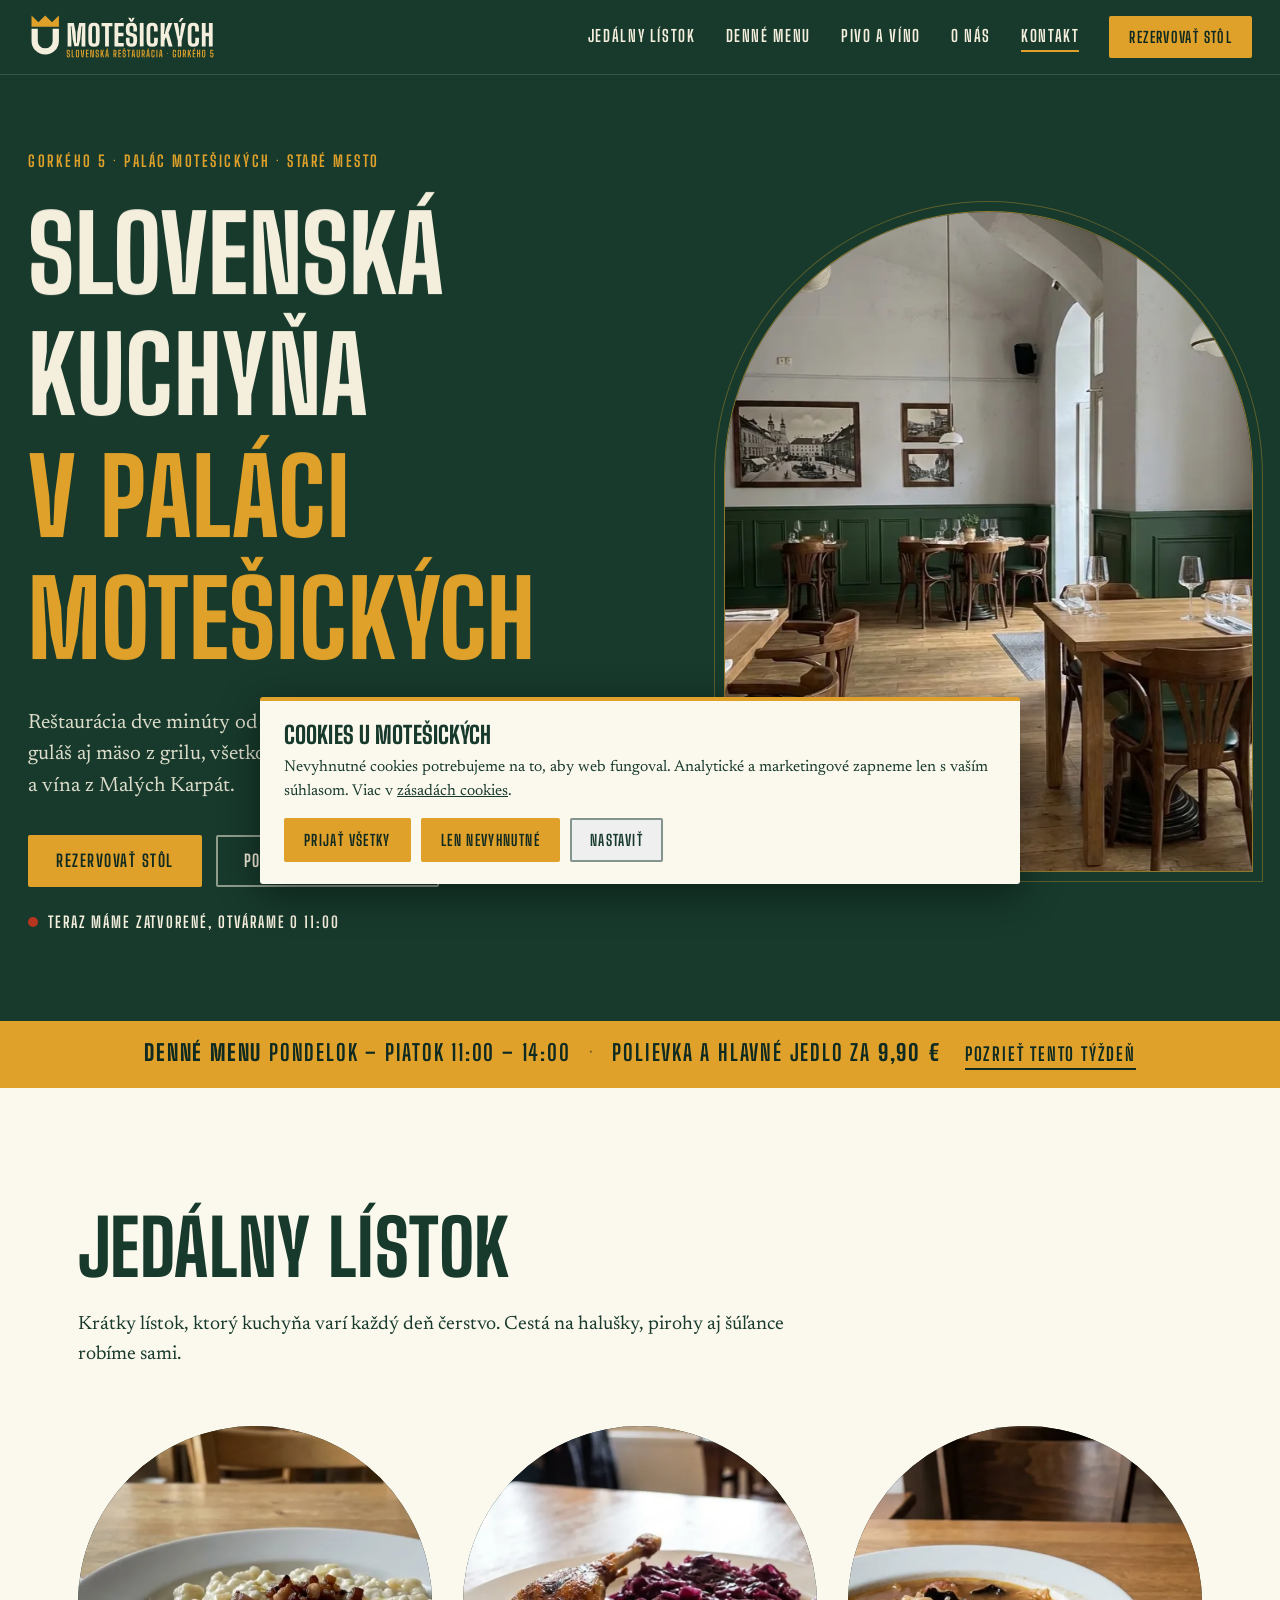
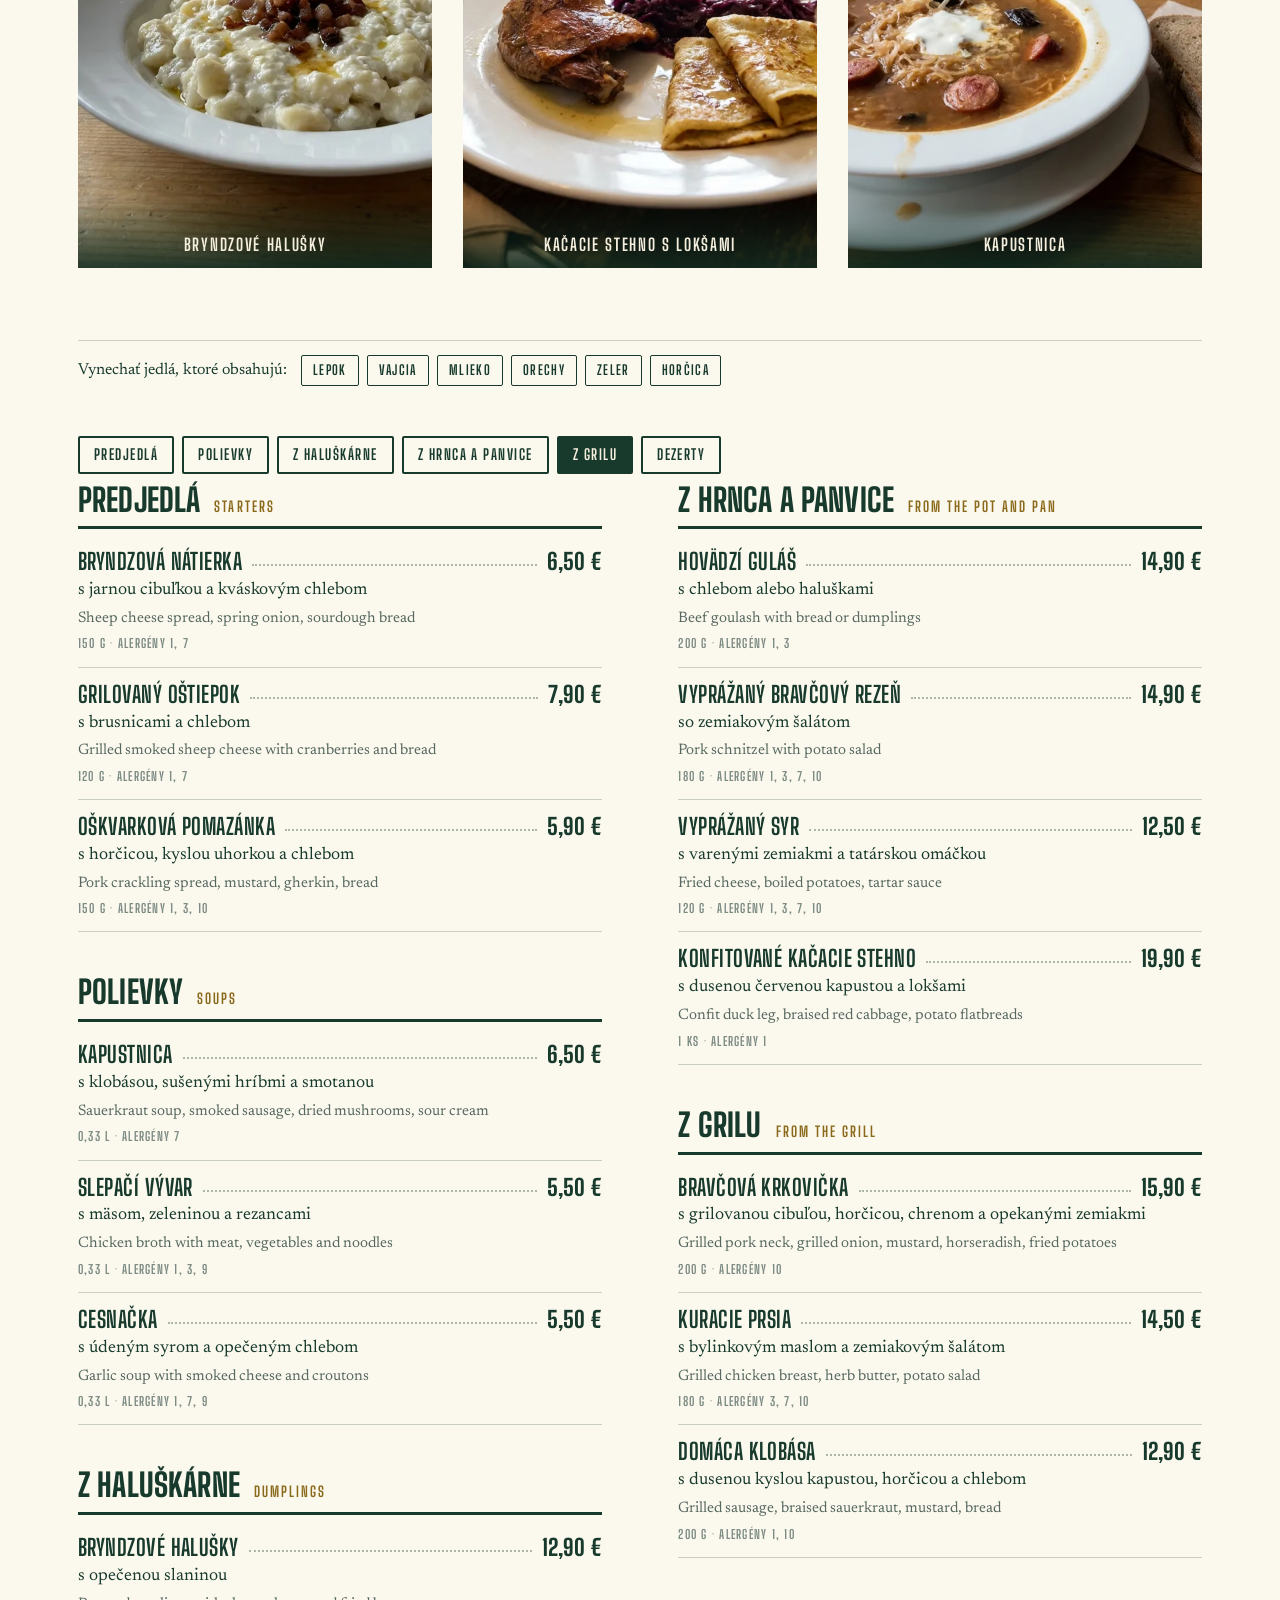
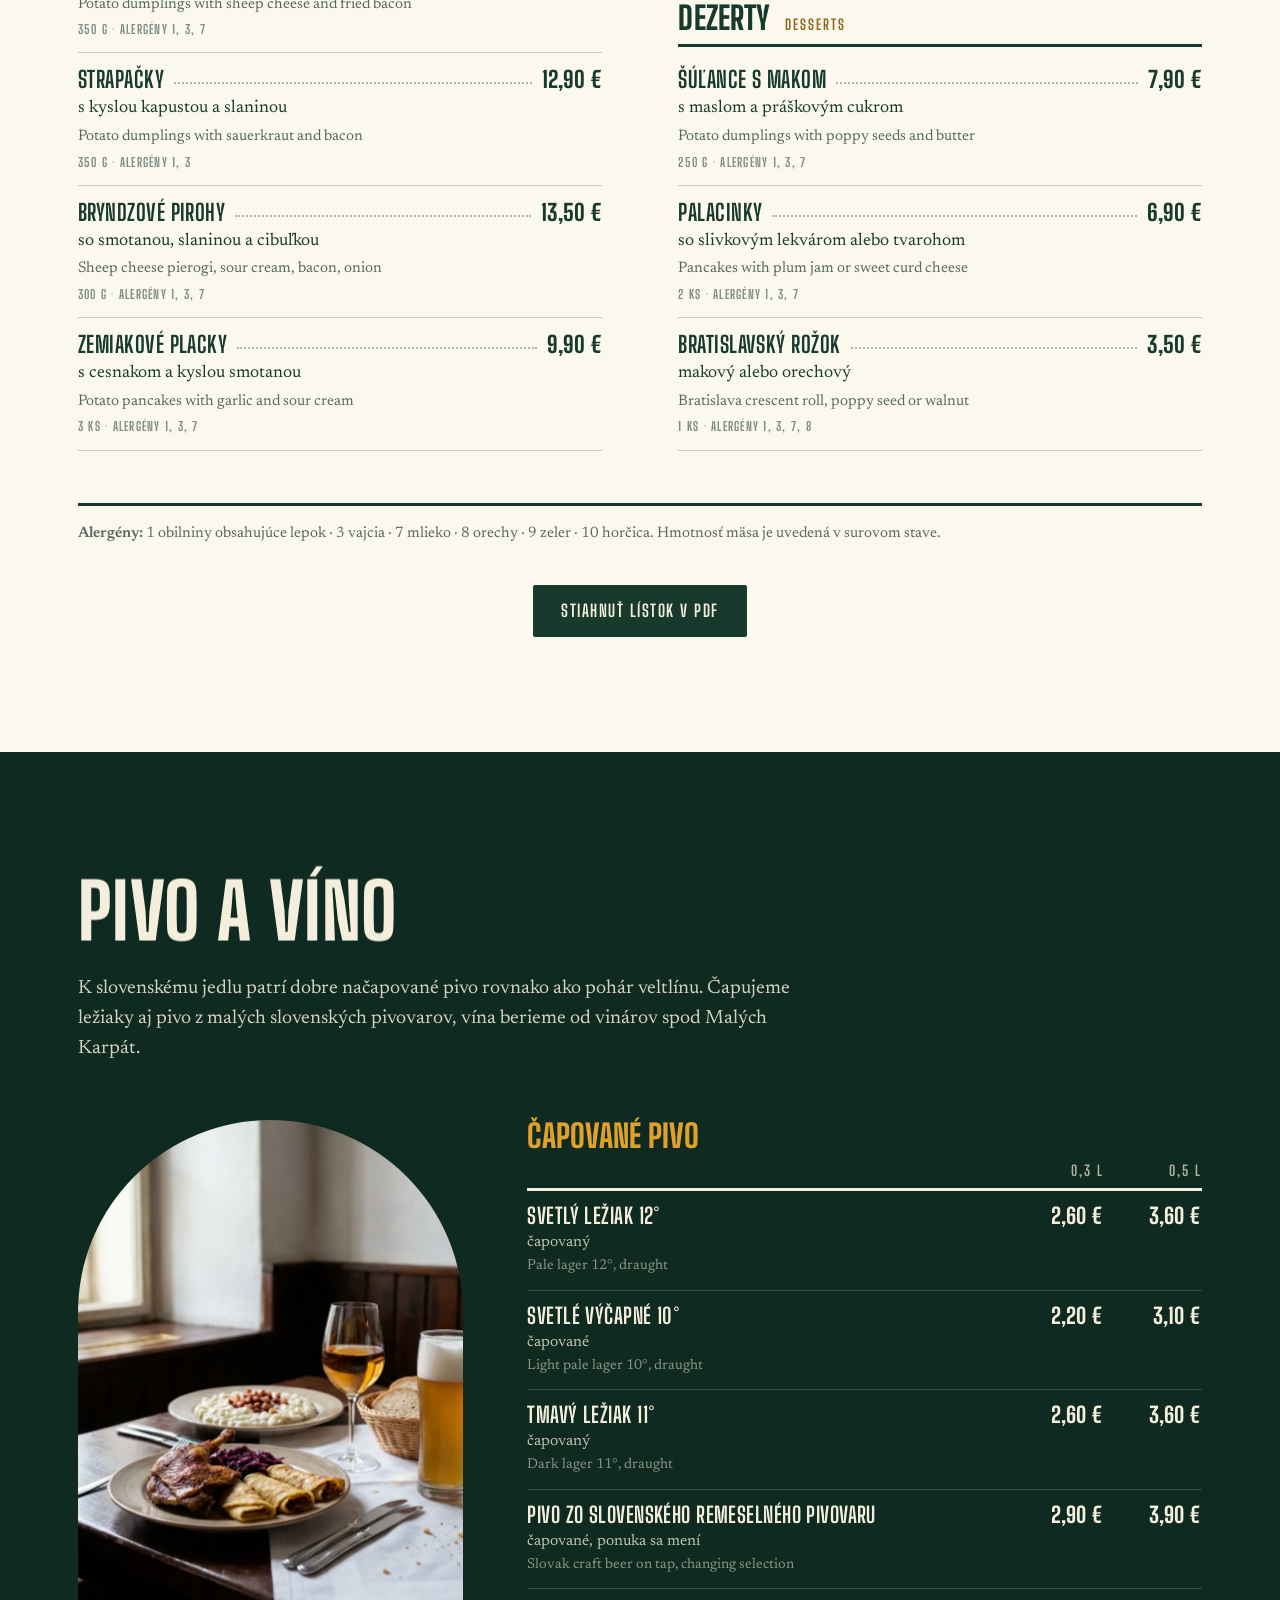
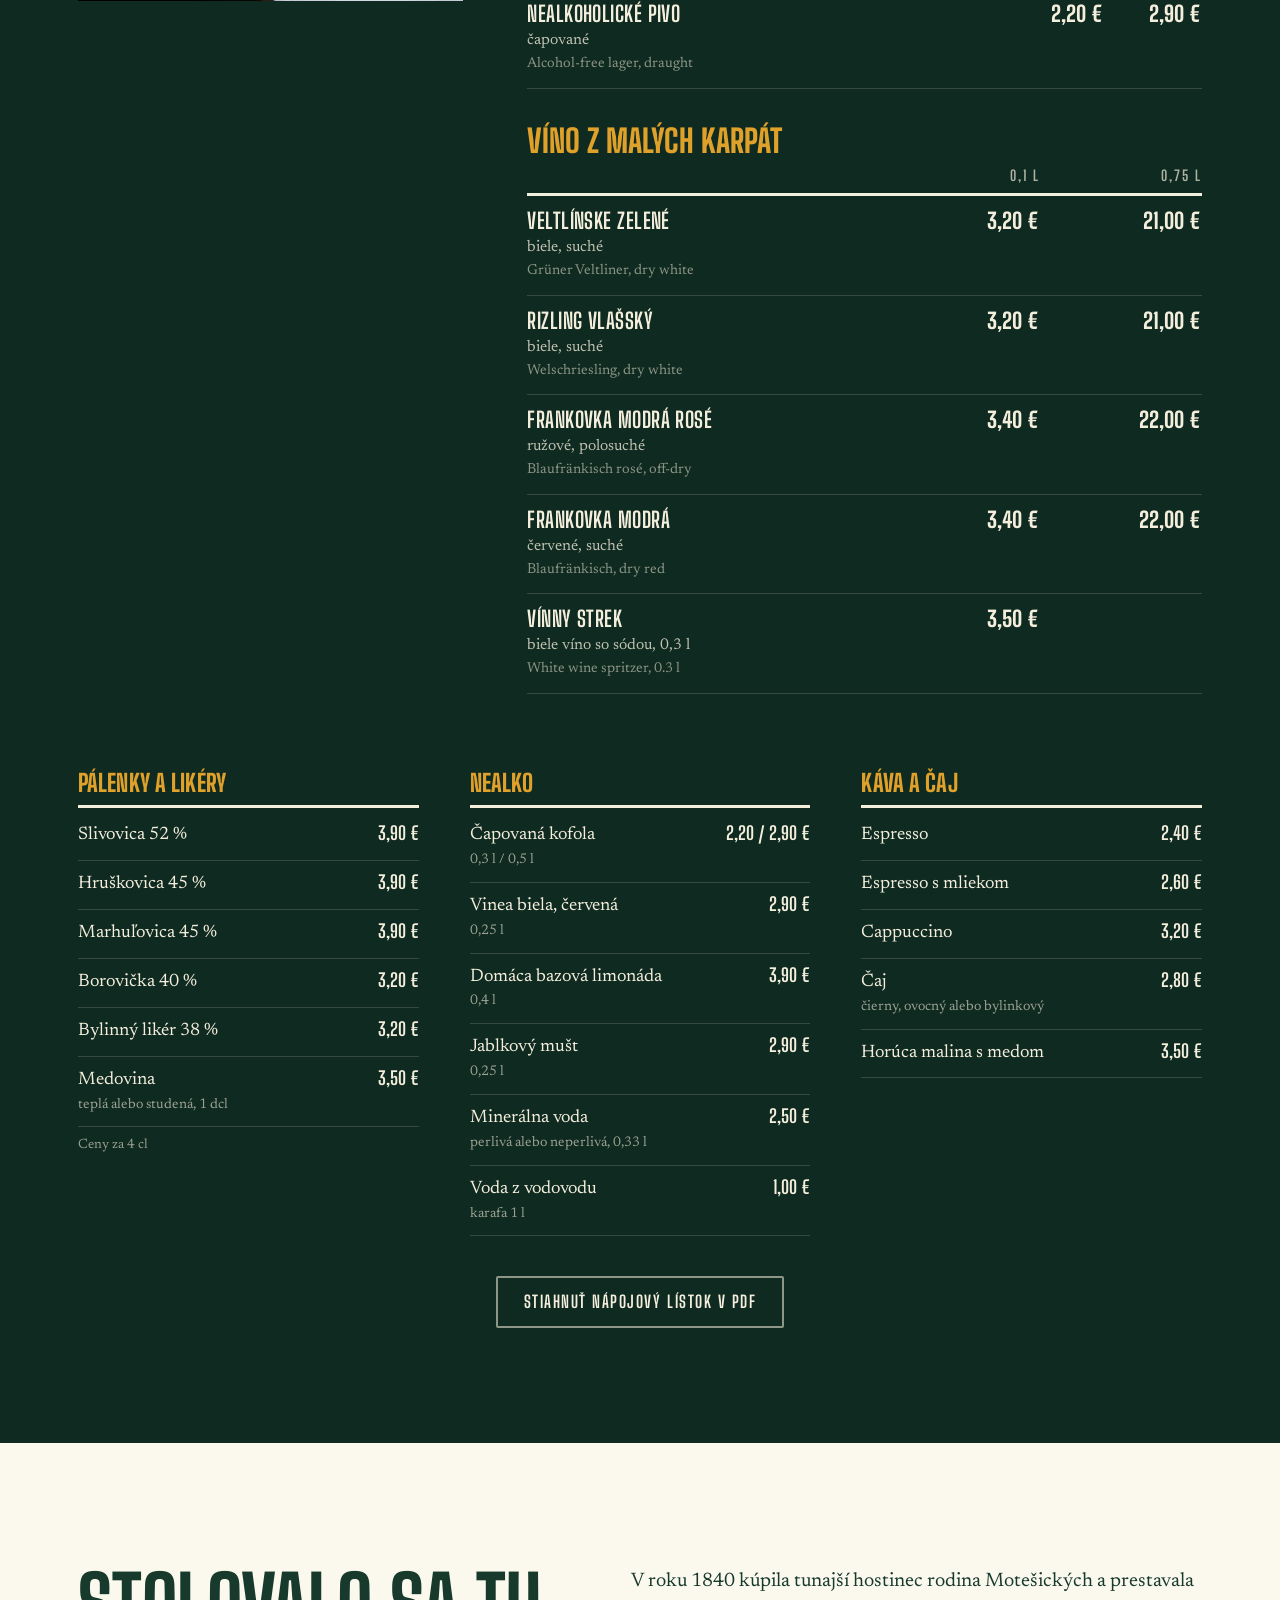
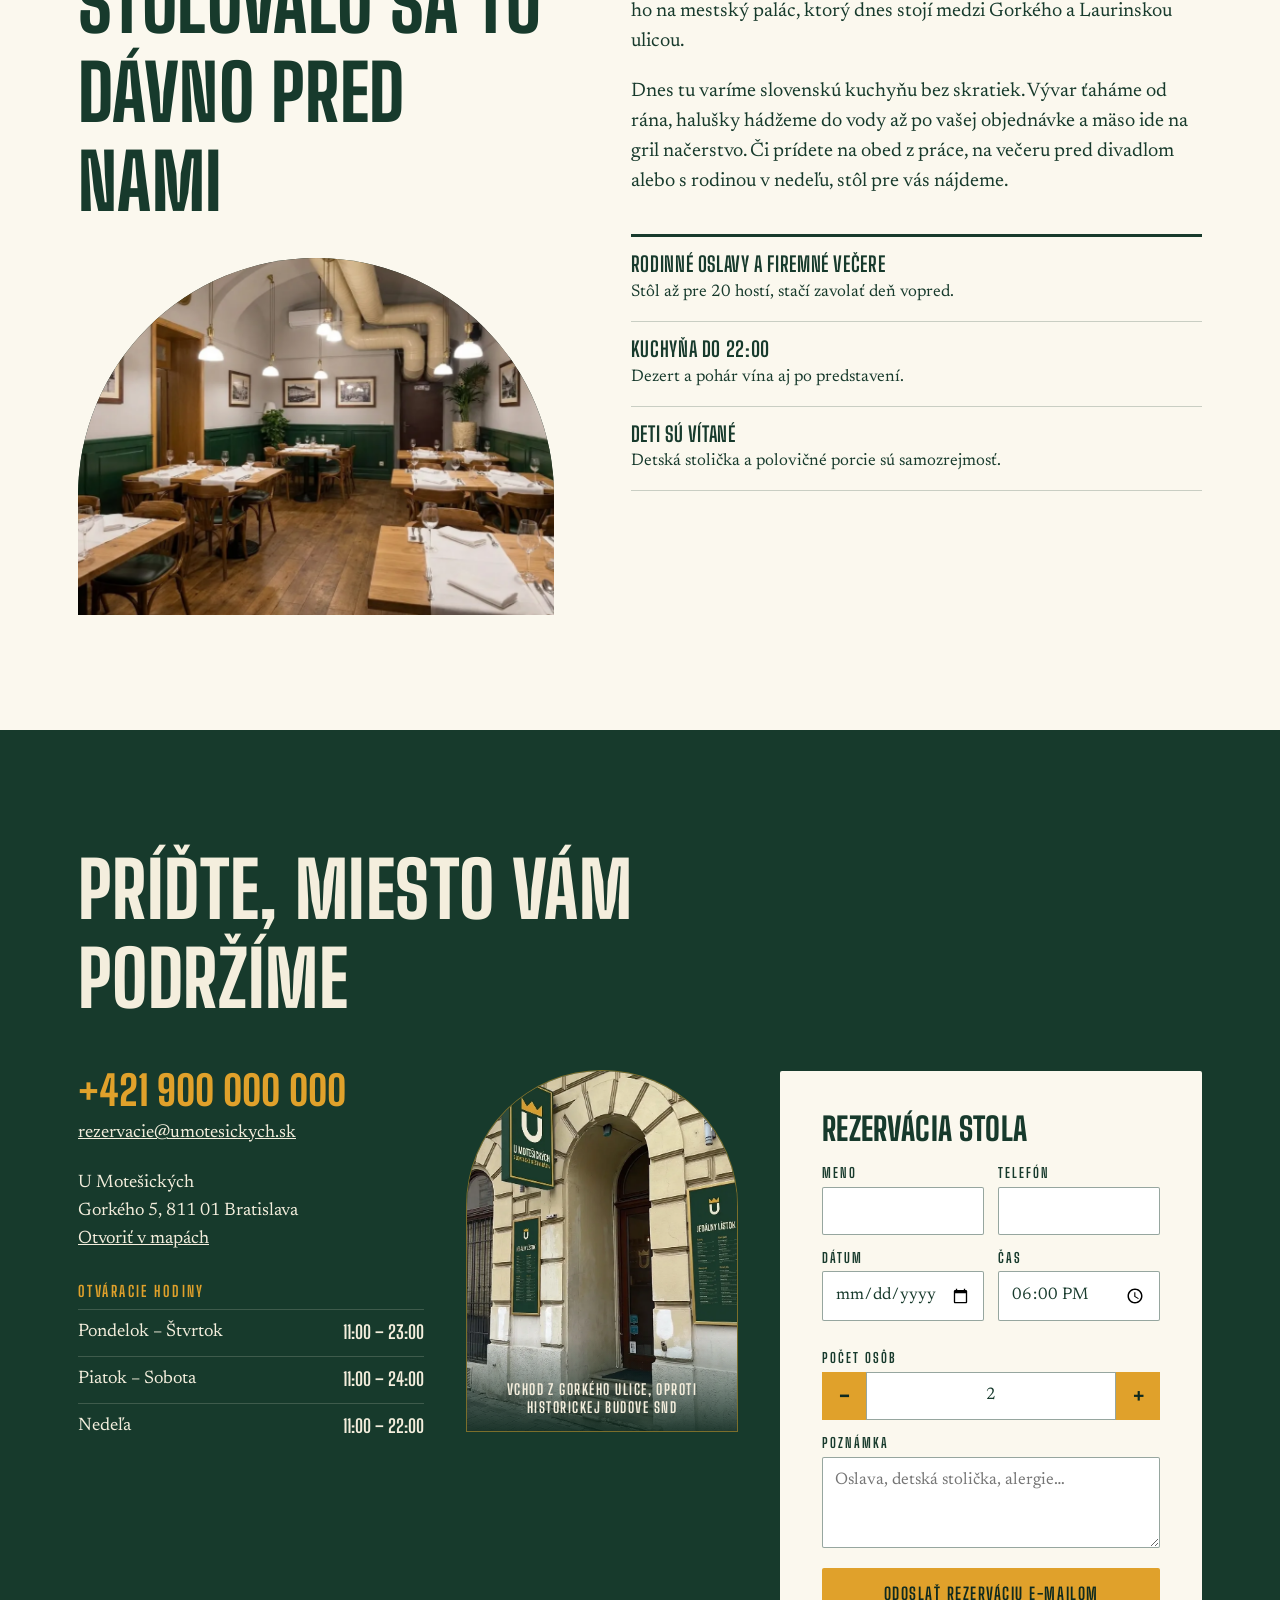
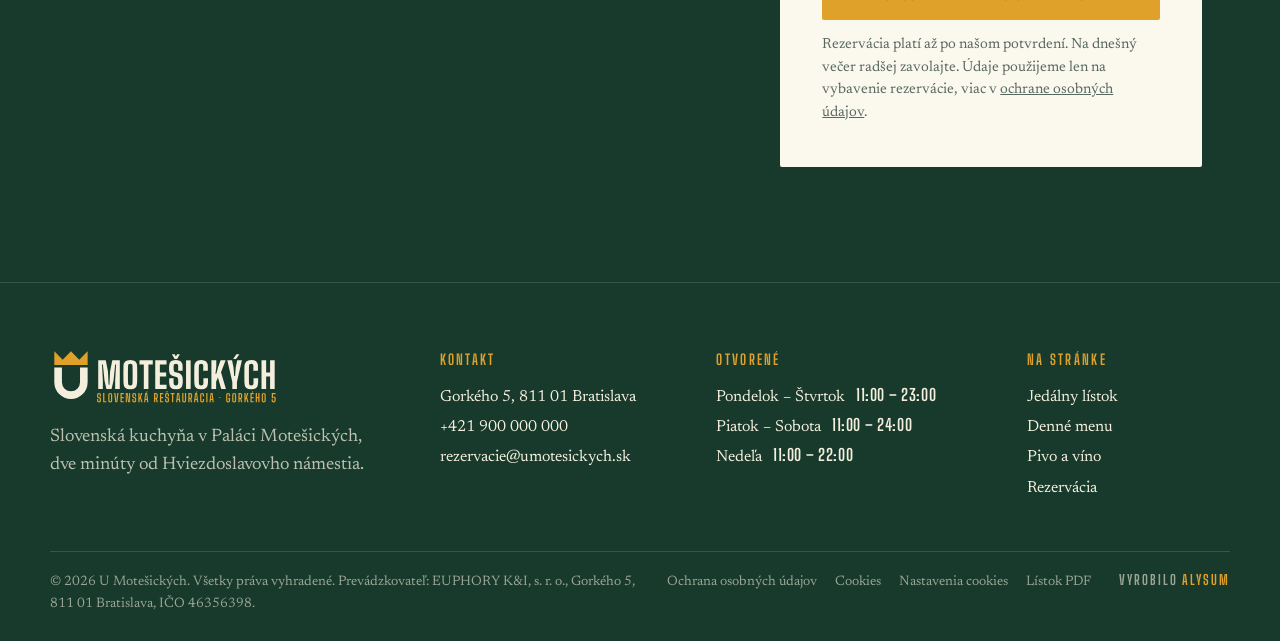
==== index.html @ 838574ee "Add files via upload" ====
<!doctype html>
<html lang="sk">
<head>
<meta charset="utf-8">
<meta name="viewport" content="width=device-width, initial-scale=1">
<title>U Motešických – slovenská reštaurácia | Gorkého 5, Bratislava</title>
<meta name="description" content="Slovenská reštaurácia v Paláci Motešických v Starom Meste. Bryndzové halušky, pirohy, guláš, mäso z grilu, čapované pivo a vína z Malých Karpát. Rezervácie na +421 900 000 000.">
<link rel="canonical" href="https://umotesickych.sk/">
<meta property="og:title" content="U Motešických – slovenská reštaurácia | Gorkého 5, Bratislava">
<meta property="og:description" content="Slovenská reštaurácia v Paláci Motešických v Starom Meste. Bryndzové halušky, pirohy, guláš, mäso z grilu, čapované pivo a vína z Malých Karpát. Rezervácie na +421 900 000 000.">
<meta property="og:image" content="https://umotesickych.sk/img/interier-hlavna.jpg">
<meta property="og:type" content="restaurant">
<meta property="og:locale" content="sk_SK">
<meta name="theme-color" content="#173A2C">
<link rel="icon" href="img/favicon.svg" type="image/svg+xml">
<link rel="apple-touch-icon" href="img/favicon-180.png">
<link rel="preload" href="fonts/big-shoulders-display-latin-800-normal.woff2" as="font" type="font/woff2" crossorigin>
<link rel="stylesheet" href="styles.css">
<link rel="stylesheet" href="motion.css">
<script>(function(r){if(!matchMedia("(prefers-reduced-motion: reduce)").matches){r.classList.add("motion");setTimeout(function(){r.classList.add("motion-ready")},2500)}})(document.documentElement)</script>
<script type="application/ld+json">{"@context":"https://schema.org","@type":"Restaurant","name":"U Motešických","servesCuisine":["Slovak"],"address":{"@type":"PostalAddress","streetAddress":"Gorkého 5","postalCode":"811 01","addressLocality":"Bratislava","addressCountry":"SK"},"telephone":"+421900000000","email":"rezervacie@umotesickych.sk","url":"https://umotesickych.sk/","priceRange":"€€","menu":"https://umotesickych.sk/#listok","acceptsReservations":true,"geo":{"@type":"GeoCoordinates","latitude":48.142875,"longitude":17.110569},"openingHoursSpecification":[{"@type":"OpeningHoursSpecification","dayOfWeek":["Monday","Tuesday","Wednesday","Thursday"],"opens":"11:00","closes":"23:00"},{"@type":"OpeningHoursSpecification","dayOfWeek":["Friday","Saturday"],"opens":"11:00","closes":"23:59"},{"@type":"OpeningHoursSpecification","dayOfWeek":["Sunday"],"opens":"11:00","closes":"22:00"}]}</script>
</head>
<body>
<a class="skip" href="#obsah">Preskočiť na obsah</a>
<header class="top">
  <a class="brand" href="#" aria-label="U Motešických – domov"><img src="img/logo-horizontalne-svetle.svg" alt="U Motešických – slovenská reštaurácia" width="300" height="78"></a>
  <button class="nav-toggle" aria-expanded="false" aria-controls="nav">Menu</button>
  <nav id="nav" aria-label="Hlavná navigácia">
    <a href="#listok">Jedálny lístok</a>
    <a href="denne-menu.html">Denné menu</a>
    <a href="#napoje">Pivo a víno</a>
    <a href="#pribeh">O nás</a>
    <a href="#kontakt">Kontakt</a>
    <a class="btn btn-amber" href="tel:+421900000000">Rezervovať stôl</a>
  </nav>
</header>
<main id="obsah">
<section class="hero">
  <div class="hero-text">
    <p class="eyebrow">Gorkého 5 · Palác Motešických · Staré Mesto</p>
    <h1>Slovenská kuchyňa <span>v&nbsp;paláci Motešických</span></h1>
    <p class="lead">Reštaurácia dve minúty od Hviezdoslavovho námestia. Halušky, pirohy, guláš aj mäso z&nbsp;grilu, všetko varené od základu. K&nbsp;tomu čapované pivo a&nbsp;vína z&nbsp;Malých Karpát.</p>
    <div class="hero-cta">
      <a class="btn btn-amber" href="tel:+421900000000">Rezervovať stôl</a>
      <a class="btn btn-line" href="#listok">Pozrieť jedálny lístok</a>
    </div>
    <p class="open" id="open" hidden></p>
  </div>
  <figure class="hero-photo arch"><picture><source srcset="img/interier-hlavna.webp" type="image/webp"><img src="img/interier-hlavna.jpg" alt="Hlavná jedáleň reštaurácie s dubovými stolmi a klenbou" width="1200" height="896" fetchpriority="high"></picture></figure>
</section>

<section class="lunch" aria-label="Obedové menu">
  <p><a href="denne-menu.html"><strong>Denné menu</strong> pondelok – piatok 11:00 – 14:00 <span class="sep">·</span> polievka a&nbsp;hlavné jedlo za <strong>9,90 €</strong> <span class="arrow">Pozrieť tento týždeň</span></a></p>
</section>

<section class="paper" id="listok">
  <div class="wrap">
    <header class="sec-head">
      <h2>Jedálny lístok</h2>
      <p>Krátky lístok, ktorý kuchyňa varí každý deň čerstvo. Cestá na halušky, pirohy aj šúľance robíme sami.</p>
    </header>
    <div class="photos">
      <figure class="arch"><picture><source srcset="img/halusky.webp" type="image/webp"><img src="img/halusky.jpg" alt="Bryndzové halušky so slaninou" width="1200" height="896" loading="lazy"></picture><figcaption>Bryndzové halušky</figcaption></figure>
      <figure class="arch"><picture><source srcset="img/kacica.webp" type="image/webp"><img src="img/kacica.jpg" alt="Kačacie stehno s červenou kapustou a lokšami" width="1200" height="896" loading="lazy"></picture><figcaption>Kačacie stehno s lokšami</figcaption></figure>
      <figure class="arch"><picture><source srcset="img/kapustnica.webp" type="image/webp"><img src="img/kapustnica.jpg" alt="Kapustnica s klobásou" width="1200" height="896" loading="lazy"></picture><figcaption>Kapustnica</figcaption></figure>
    </div>
    <div class="menu-grid">
      <div><section class="menu-sec"><h3>Predjedlá <span lang="en">Starters</span></h3><ul><li class="dish"><div class="dish-top"><h4>Bryndzová nátierka</h4><span class="dots" aria-hidden="true"></span><span class="price">6,50 €</span></div><p class="dish-sk">s jarnou cibuľkou a kváskovým chlebom</p><p class="dish-en" lang="en">Sheep cheese spread, spring onion, sourdough bread</p><p class="dish-meta">150 g · alergény 1, 7</p></li><li class="dish"><div class="dish-top"><h4>Grilovaný oštiepok</h4><span class="dots" aria-hidden="true"></span><span class="price">7,90 €</span></div><p class="dish-sk">s brusnicami a chlebom</p><p class="dish-en" lang="en">Grilled smoked sheep cheese with cranberries and bread</p><p class="dish-meta">120 g · alergény 1, 7</p></li><li class="dish"><div class="dish-top"><h4>Oškvarková pomazánka</h4><span class="dots" aria-hidden="true"></span><span class="price">5,90 €</span></div><p class="dish-sk">s horčicou, kyslou uhorkou a chlebom</p><p class="dish-en" lang="en">Pork crackling spread, mustard, gherkin, bread</p><p class="dish-meta">150 g · alergény 1, 3, 10</p></li></ul></section><section class="menu-sec"><h3>Polievky <span lang="en">Soups</span></h3><ul><li class="dish"><div class="dish-top"><h4>Kapustnica</h4><span class="dots" aria-hidden="true"></span><span class="price">6,50 €</span></div><p class="dish-sk">s klobásou, sušenými hríbmi a smotanou</p><p class="dish-en" lang="en">Sauerkraut soup, smoked sausage, dried mushrooms, sour cream</p><p class="dish-meta">0,33 l · alergény 7</p></li><li class="dish"><div class="dish-top"><h4>Slepačí vývar</h4><span class="dots" aria-hidden="true"></span><span class="price">5,50 €</span></div><p class="dish-sk">s mäsom, zeleninou a rezancami</p><p class="dish-en" lang="en">Chicken broth with meat, vegetables and noodles</p><p class="dish-meta">0,33 l · alergény 1, 3, 9</p></li><li class="dish"><div class="dish-top"><h4>Cesnačka</h4><span class="dots" aria-hidden="true"></span><span class="price">5,50 €</span></div><p class="dish-sk">s údeným syrom a opečeným chlebom</p><p class="dish-en" lang="en">Garlic soup with smoked cheese and croutons</p><p class="dish-meta">0,33 l · alergény 1, 7, 9</p></li></ul></section><section class="menu-sec"><h3>Z haluškárne <span lang="en">Dumplings</span></h3><ul><li class="dish"><div class="dish-top"><h4>Bryndzové halušky</h4><span class="dots" aria-hidden="true"></span><span class="price">12,90 €</span></div><p class="dish-sk">s opečenou slaninou</p><p class="dish-en" lang="en">Potato dumplings with sheep cheese and fried bacon</p><p class="dish-meta">350 g · alergény 1, 3, 7</p></li><li class="dish"><div class="dish-top"><h4>Strapačky</h4><span class="dots" aria-hidden="true"></span><span class="price">12,90 €</span></div><p class="dish-sk">s kyslou kapustou a slaninou</p><p class="dish-en" lang="en">Potato dumplings with sauerkraut and bacon</p><p class="dish-meta">350 g · alergény 1, 3</p></li><li class="dish"><div class="dish-top"><h4>Bryndzové pirohy</h4><span class="dots" aria-hidden="true"></span><span class="price">13,50 €</span></div><p class="dish-sk">so smotanou, slaninou a cibuľkou</p><p class="dish-en" lang="en">Sheep cheese pierogi, sour cream, bacon, onion</p><p class="dish-meta">300 g · alergény 1, 3, 7</p></li><li class="dish"><div class="dish-top"><h4>Zemiakové placky</h4><span class="dots" aria-hidden="true"></span><span class="price">9,90 €</span></div><p class="dish-sk">s cesnakom a kyslou smotanou</p><p class="dish-en" lang="en">Potato pancakes with garlic and sour cream</p><p class="dish-meta">3 ks · alergény 1, 3, 7</p></li></ul></section></div>
      <div><section class="menu-sec"><h3>Z hrnca a panvice <span lang="en">From the pot and pan</span></h3><ul><li class="dish"><div class="dish-top"><h4>Hovädzí guláš</h4><span class="dots" aria-hidden="true"></span><span class="price">14,90 €</span></div><p class="dish-sk">s chlebom alebo haluškami</p><p class="dish-en" lang="en">Beef goulash with bread or dumplings</p><p class="dish-meta">200 g · alergény 1, 3</p></li><li class="dish"><div class="dish-top"><h4>Vyprážaný bravčový rezeň</h4><span class="dots" aria-hidden="true"></span><span class="price">14,90 €</span></div><p class="dish-sk">so zemiakovým šalátom</p><p class="dish-en" lang="en">Pork schnitzel with potato salad</p><p class="dish-meta">180 g · alergény 1, 3, 7, 10</p></li><li class="dish"><div class="dish-top"><h4>Vyprážaný syr</h4><span class="dots" aria-hidden="true"></span><span class="price">12,50 €</span></div><p class="dish-sk">s varenými zemiakmi a tatárskou omáčkou</p><p class="dish-en" lang="en">Fried cheese, boiled potatoes, tartar sauce</p><p class="dish-meta">120 g · alergény 1, 3, 7, 10</p></li><li class="dish"><div class="dish-top"><h4>Konfitované kačacie stehno</h4><span class="dots" aria-hidden="true"></span><span class="price">19,90 €</span></div><p class="dish-sk">s dusenou červenou kapustou a lokšami</p><p class="dish-en" lang="en">Confit duck leg, braised red cabbage, potato flatbreads</p><p class="dish-meta">1 ks · alergény 1</p></li></ul></section><section class="menu-sec"><h3>Z grilu <span lang="en">From the grill</span></h3><ul><li class="dish"><div class="dish-top"><h4>Bravčová krkovička</h4><span class="dots" aria-hidden="true"></span><span class="price">15,90 €</span></div><p class="dish-sk">s grilovanou cibuľou, horčicou, chrenom a opekanými zemiakmi</p><p class="dish-en" lang="en">Grilled pork neck, grilled onion, mustard, horseradish, fried potatoes</p><p class="dish-meta">200 g · alergény 10</p></li><li class="dish"><div class="dish-top"><h4>Kuracie prsia</h4><span class="dots" aria-hidden="true"></span><span class="price">14,50 €</span></div><p class="dish-sk">s bylinkovým maslom a zemiakovým šalátom</p><p class="dish-en" lang="en">Grilled chicken breast, herb butter, potato salad</p><p class="dish-meta">180 g · alergény 3, 7, 10</p></li><li class="dish"><div class="dish-top"><h4>Domáca klobása</h4><span class="dots" aria-hidden="true"></span><span class="price">12,90 €</span></div><p class="dish-sk">s dusenou kyslou kapustou, horčicou a chlebom</p><p class="dish-en" lang="en">Grilled sausage, braised sauerkraut, mustard, bread</p><p class="dish-meta">200 g · alergény 1, 10</p></li></ul></section><section class="menu-sec"><h3>Dezerty <span lang="en">Desserts</span></h3><ul><li class="dish"><div class="dish-top"><h4>Šúľance s makom</h4><span class="dots" aria-hidden="true"></span><span class="price">7,90 €</span></div><p class="dish-sk">s maslom a práškovým cukrom</p><p class="dish-en" lang="en">Potato dumplings with poppy seeds and butter</p><p class="dish-meta">250 g · alergény 1, 3, 7</p></li><li class="dish"><div class="dish-top"><h4>Palacinky</h4><span class="dots" aria-hidden="true"></span><span class="price">6,90 €</span></div><p class="dish-sk">so slivkovým lekvárom alebo tvarohom</p><p class="dish-en" lang="en">Pancakes with plum jam or sweet curd cheese</p><p class="dish-meta">2 ks · alergény 1, 3, 7</p></li><li class="dish"><div class="dish-top"><h4>Bratislavský rožok</h4><span class="dots" aria-hidden="true"></span><span class="price">3,50 €</span></div><p class="dish-sk">makový alebo orechový</p><p class="dish-en" lang="en">Bratislava crescent roll, poppy seed or walnut</p><p class="dish-meta">1 ks · alergény 1, 3, 7, 8</p></li></ul></section></div>
    </div>
    <p class="allergens"><strong>Alergény:</strong> 1 obilniny obsahujúce lepok · 3 vajcia · 7 mlieko · 8 orechy · 9 zeler · 10 horčica. Hmotnosť mäsa je uvedená v&nbsp;surovom stave.</p>
    <p class="center"><a class="btn btn-green" href="listok.pdf">Stiahnuť lístok v PDF</a></p>
  </div>
</section>

<section class="tap" id="napoje">
  <div class="wrap">
    <header class="sec-head">
      <h2>Pivo a víno</h2>
      <p>K slovenskému jedlu patrí dobre načapované pivo rovnako ako pohár veltlínu. Čapujeme ležiaky aj pivo z malých slovenských pivovarov, vína berieme od vinárov spod Malých Karpát.</p>
    </header>
    <figure class="tap-photo"><picture><source srcset="img/stol.webp" type="image/webp"><img src="img/stol.jpg" alt="Kačacie stehno s lokšami, halušky, pohár vína a pivo na prestretom stole" width="928" height="1152" loading="lazy"></picture></figure>
    <div class="tap-grid">
      <table class="beer"><caption>Čapované pivo</caption><thead><tr><th scope="col"><span class="vh">Pivo</span></th><th scope="col">0,3 l</th><th scope="col">0,5 l</th></tr></thead><tbody><tr><th scope="row">Svetlý ležiak 12°<small>čapovaný</small><small lang="en">Pale lager 12°, draught</small></th><td>2,60 €</td><td>3,60 €</td></tr><tr><th scope="row">Svetlé výčapné 10°<small>čapované</small><small lang="en">Light pale lager 10°, draught</small></th><td>2,20 €</td><td>3,10 €</td></tr><tr><th scope="row">Tmavý ležiak 11°<small>čapovaný</small><small lang="en">Dark lager 11°, draught</small></th><td>2,60 €</td><td>3,60 €</td></tr><tr><th scope="row">Pivo zo slovenského remeselného pivovaru<small>čapované, ponuka sa mení</small><small lang="en">Slovak craft beer on tap, changing selection</small></th><td>2,90 €</td><td>3,90 €</td></tr><tr><th scope="row">Nealkoholické pivo<small>čapované</small><small lang="en">Alcohol-free lager, draught</small></th><td>2,20 €</td><td>2,90 €</td></tr></tbody></table>
      <table class="beer"><caption>Víno z Malých Karpát</caption><thead><tr><th scope="col"><span class="vh">Víno</span></th><th scope="col">0,1 l</th><th scope="col">0,75 l</th></tr></thead><tbody><tr><th scope="row">Veltlínske zelené<small>biele, suché</small><small lang="en">Grüner Veltliner, dry white</small></th><td>3,20 €</td><td>21,00 €</td></tr><tr><th scope="row">Rizling vlašský<small>biele, suché</small><small lang="en">Welschriesling, dry white</small></th><td>3,20 €</td><td>21,00 €</td></tr><tr><th scope="row">Frankovka modrá rosé<small>ružové, polosuché</small><small lang="en">Blaufränkisch rosé, off-dry</small></th><td>3,40 €</td><td>22,00 €</td></tr><tr><th scope="row">Frankovka modrá<small>červené, suché</small><small lang="en">Blaufränkisch, dry red</small></th><td>3,40 €</td><td>22,00 €</td></tr><tr><th scope="row">Vínny strek<small>biele víno so sódou, 0,3 l</small><small lang="en">White wine spritzer, 0.3 l</small></th><td>3,50 €</td><td></td></tr></tbody></table>
    </div>
    <div class="drinks"><section class="drink-sec"><h3>Pálenky a likéry</h3><ul><li><span class="dn">Slivovica 52 %</span><span class="dp">3,90 €</span></li><li><span class="dn">Hruškovica 45 %</span><span class="dp">3,90 €</span></li><li><span class="dn">Marhuľovica 45 %</span><span class="dp">3,90 €</span></li><li><span class="dn">Borovička 40 %</span><span class="dp">3,20 €</span></li><li><span class="dn">Bylinný likér 38 %</span><span class="dp">3,20 €</span></li><li><span class="dn">Medovina<small>teplá alebo studená, 1 dcl</small></span><span class="dp">3,50 €</span></li></ul><p class="drink-note">Ceny za 4 cl</p></section><section class="drink-sec"><h3>Nealko</h3><ul><li><span class="dn">Čapovaná kofola<small>0,3 l / 0,5 l</small></span><span class="dp">2,20 / 2,90 €</span></li><li><span class="dn">Vinea biela, červená<small>0,25 l</small></span><span class="dp">2,90 €</span></li><li><span class="dn">Domáca bazová limonáda<small>0,4 l</small></span><span class="dp">3,90 €</span></li><li><span class="dn">Jablkový mušt<small>0,25 l</small></span><span class="dp">2,90 €</span></li><li><span class="dn">Minerálna voda<small>perlivá alebo neperlivá, 0,33 l</small></span><span class="dp">2,50 €</span></li><li><span class="dn">Voda z vodovodu<small>karafa 1 l</small></span><span class="dp">1,00 €</span></li></ul></section><section class="drink-sec"><h3>Káva a čaj</h3><ul><li><span class="dn">Espresso</span><span class="dp">2,40 €</span></li><li><span class="dn">Espresso s mliekom</span><span class="dp">2,60 €</span></li><li><span class="dn">Cappuccino</span><span class="dp">3,20 €</span></li><li><span class="dn">Čaj<small>čierny, ovocný alebo bylinkový</small></span><span class="dp">2,80 €</span></li><li><span class="dn">Horúca malina s medom</span><span class="dp">3,50 €</span></li></ul></section></div>
    <p class="center"><a class="btn btn-line" href="napojovy-listok.pdf">Stiahnuť nápojový lístok v PDF</a></p>
  </div>
</section>

<section class="paper story" id="pribeh">
  <div class="wrap story-grid">
    <div>
      <h2>Stolovalo sa tu dávno pred nami</h2>
      <figure class="arch story-photo"><picture><source srcset="img/interier-klenba.webp" type="image/webp"><img src="img/interier-klenba.jpg" alt="Klenbová miestnosť reštaurácie s prestretými stolmi" width="1200" height="896" loading="lazy"></picture></figure>
    </div>
    <div class="story-text">
      <p>V&nbsp;roku 1840 kúpila tunajší hostinec rodina Motešických a&nbsp;prestavala ho na mestský palác, ktorý dnes stojí medzi Gorkého a&nbsp;Laurinskou ulicou.</p>
      <p>Dnes tu varíme slovenskú kuchyňu bez skratiek. Vývar ťaháme od rána, halušky hádžeme do vody až po vašej objednávke a&nbsp;mäso ide na gril načerstvo. Či prídete na obed z&nbsp;práce, na večeru pred divadlom alebo s&nbsp;rodinou v&nbsp;nedeľu, stôl pre vás nájdeme.</p>
      <ul class="facts">
        <li><strong>Rodinné oslavy a&nbsp;firemné večere</strong> Stôl až pre 20 hostí, stačí zavolať deň vopred.</li>
        <li><strong>Kuchyňa do 22:00</strong> Dezert a&nbsp;pohár vína aj po predstavení.</li>
        <li><strong>Deti sú vítané</strong> Detská stolička a&nbsp;polovičné porcie sú samozrejmosť.</li>
      </ul>
    </div>
  </div>
</section>

<section class="contact" id="kontakt">
  <div class="wrap">
  <h2 class="contact-h">Príďte, miesto vám podržíme</h2>
  <div class="contact-grid">
    <div class="contact-info">
      <p class="big"><a href="tel:+421900000000">+421 900 000 000</a></p>
      <p><a href="mailto:rezervacie@umotesickych.sk">rezervacie@umotesickych.sk</a></p>
      <address>U Motešických<br>Gorkého 5, 811 01 Bratislava<br><a href="https://www.google.com/maps/search/?api=1&amp;query=Gork%C3%A9ho+5%2C+Bratislava" rel="noopener">Otvoriť v mapách</a></address>
      <table class="hours"><caption>Otváracie hodiny</caption><tbody><tr><th scope="row">Pondelok – Štvrtok</th><td>11:00 – 23:00</td></tr><tr><th scope="row">Piatok – Sobota</th><td>11:00 – 24:00</td></tr><tr><th scope="row">Nedeľa</th><td>11:00 – 22:00</td></tr></tbody></table>
    </div>
    <figure class="ext"><picture><source srcset="img/exterier-vchod.webp" type="image/webp"><img src="img/exterier-vchod.jpg" alt="Vchod do reštaurácie U Motešických z Gorkého ulice" width="896" height="1200" loading="lazy"></picture><figcaption>Vchod z Gorkého ulice, oproti historickej budove SND</figcaption></figure>
    <form class="res" id="res" novalidate>
      <h3>Rezervácia stola</h3>
      <div class="row"><label>Meno<input name="meno" autocomplete="name" required></label><label>Telefón<input name="tel" type="tel" autocomplete="tel" required></label></div>
      <div class="row3"><label>Dátum<input name="datum" type="date" required></label><label>Čas<input name="cas" type="time" value="18:00" required></label><label>Počet osôb<input name="osoby" type="number" min="1" max="40" value="2" required></label></div>
      <label>Poznámka<textarea name="pozn" rows="3" placeholder="Oslava, detská stolička, alergie…"></textarea></label>
      <button class="btn btn-amber" type="submit">Odoslať rezerváciu e-mailom</button>
      <p class="form-note" id="res-note" role="status">Rezervácia platí až po našom potvrdení. Na dnešný večer radšej zavolajte. Údaje použijeme len na vybavenie rezervácie, viac v <a href="ochrana-osobnych-udajov.html">ochrane osobných údajov</a>.</p>
    </form>
  </div>
  </div>
</section>
</main>
<footer class="foot">
  <div class="foot-in">
    <div class="foot-brand">
      <img src="img/logo-horizontalne-svetle.svg" alt="U Motešických – slovenská reštaurácia" width="300" height="78" loading="lazy">
      <p>Slovenská kuchyňa v Paláci Motešických, dve minúty od Hviezdoslavovho námestia.</p>
    </div>
    <div class="foot-col">
      <h2>Kontakt</h2>
      <p>Gorkého 5, 811 01 Bratislava<br><a href="tel:+421900000000">+421 900 000 000</a><br><a href="mailto:rezervacie@umotesickych.sk">rezervacie@umotesickych.sk</a></p>
    </div>
    <div class="foot-col">
      <h2>Otvorené</h2>
      <p>Pondelok – Štvrtok <b>11:00 – 23:00</b><br>Piatok – Sobota <b>11:00 – 24:00</b><br>Nedeľa <b>11:00 – 22:00</b></p>
    </div>
    <nav class="foot-col" aria-label="Odkazy v pätičke">
      <h2>Na stránke</h2>
      <p><a href="index.html#listok">Jedálny lístok</a><br><a href="denne-menu.html">Denné menu</a><br><a href="index.html#napoje">Pivo a víno</a><br><a href="index.html#kontakt">Rezervácia</a></p>
    </nav>
  </div>
  <div class="foot-bar">
    <p>© <span id="rok">2026</span> U Motešických. Všetky práva vyhradené. Prevádzkovateľ: EUPHORY K&amp;I, s. r. o., Gorkého 5, 811 01 Bratislava, IČO 46356398.</p>
    <p class="foot-links"><a href="ochrana-osobnych-udajov.html">Ochrana osobných údajov</a><a href="cookies.html">Cookies</a><button type="button" class="linklike" data-cookie-settings>Nastavenia cookies</button><a href="listok.pdf">Lístok PDF</a></p>
    <p class="foot-made">Vyrobilo <a href="https://alysum.sk" rel="noopener">Alysum</a></p>
  </div>
</footer>
<div class="cookie" id="cookie" role="dialog" aria-modal="false" aria-labelledby="cookie-h" hidden>
  <div class="cookie-in">
    <h2 id="cookie-h">Cookies u Motešických</h2>
    <p>Nevyhnutné cookies potrebujeme na to, aby web fungoval. Analytické a marketingové zapneme len s vaším súhlasom. Viac v <a href="cookies.html">zásadách cookies</a>.</p>
    <div class="cookie-opts" id="cookie-opts" hidden>
      <label><input type="checkbox" checked disabled> Nevyhnutné <small>vždy zapnuté</small></label>
      <label><input type="checkbox" id="ck-a"> Analytické <small>návštevnosť webu</small></label>
      <label><input type="checkbox" id="ck-m"> Marketingové <small>meranie reklamy</small></label>
    </div>
    <div class="cookie-btns">
      <button type="button" class="btn btn-amber" data-ck="all">Prijať všetky</button>
      <button type="button" class="btn btn-amber" data-ck="none">Len nevyhnutné</button>
      <button type="button" class="btn btn-line" data-ck="set">Nastaviť</button>
      <button type="button" class="btn btn-line" data-ck="save" hidden>Uložiť výber</button>
    </div>
  </div>
</div>
<script>window.UM={"hodiny":{"0":["11:00","22:00"],"1":["11:00","23:00"],"2":["11:00","23:00"],"3":["11:00","23:00"],"4":["11:00","23:00"],"5":["11:00","24:00"],"6":["11:00","24:00"]},"email":"rezervacie@umotesickych.sk","ga4":"","metaPixel":"","dm":[[["Pondelok","Fazuľová polievka s údeným mäsom","Segedínsky guláš s chlebom","Bryndzové halušky so slaninou"],["Utorok","Zeleninová polievka s haluškami","Kurací paprikáš s haluškami","Šošovicový prívarok s volským okom a chlebom"],["Streda","Hovädzí vývar s rezancami","Varené hovädzie s chrenovou omáčkou a zemiakmi","Zemiakové placky s kapustovým šalátom"],["Štvrtok","Cesnačka s opečeným chlebom","Grilovaná krkovička na cibuľke s ryžou","Granadír s kyslou uhorkou"],["Piatok","Kapustnica s klobásou","Vyprážaný kurací rezeň so zemiakovou kašou","Šúľance s makom a maslom"]],[["Pondelok","Šošovicová polievka na kyslo","Hovädzí guláš s chlebom","Strapačky s kyslou kapustou"],["Utorok","Slepačí vývar s rezancami","Kuracie rizoto so syrom a uhorkou","Bryndzové pirohy so smotanou"],["Streda","Zemiaková polievka na kyslo","Fašírka so zemiakovou kašou a uhorkou","Hrachová kaša s opraženou cibuľkou a chlebom"],["Štvrtok","Gulášová polievka","Grilované kuracie stehno s ryžou a kapustovým šalátom","Palacinky s tvarohom a lekvárom"],["Piatok","Hrachová polievka s krutónmi","Vyprážané rybie filé so zemiakovým šalátom","Bryndzové halušky so slaninou"]],[["Pondelok","Kapustová polievka s klobásou","Bravčový perkelt s haluškami","Zemiakový prívarok s vajcom a chlebom"],["Utorok","Paradajková polievka s ryžou","Mäsové guľky v paradajkovej omáčke s ryžou","Tvarohové halušky so slaninou"],["Streda","Slepačí vývar s rezancami","Kuracie soté so zeleninou a ryžou","Vyprážaný karfiol so zemiakmi a tatárskou omáčkou"],["Štvrtok","Fazuľová polievka na kyslo","Bravčový rezeň z grilu s opekanými zemiakmi","Lečo s vajcom a chlebom"],["Piatok","Zeleninový krém s krutónmi","Vyprážaný syr so zemiakmi a tatárskou omáčkou","Rezance s makom a maslom"]],[["Pondelok","Frankfurtská polievka","Segedínsky guláš s chlebom","Bryndzové pirohy so smotanou"],["Utorok","Hovädzí vývar s celestínskymi rezancami","Varené hovädzie s paradajkovou omáčkou a zemiakmi","Granadír s kyslou uhorkou"],["Streda","Šošovicová polievka","Kurací rezeň v cestíčku so zemiakovou kašou","Kapustové halušky"],["Štvrtok","Gulášová polievka","Grilovaná krkovička s dusenou kapustou a zemiakmi","Fazuľa na kyslo s vajcom a chlebom"],["Piatok","Cesnačka s opečeným chlebom","Vyprážané rybie filé so zemiakovým šalátom","Šúľance s makom a maslom"]]]};</script>
<script src="js/gsap.min.js" defer></script>
<script src="js/ScrollTrigger.min.js" defer></script>
<script src="js/lenis.min.js" defer></script>
<script src="app.js" defer></script>
<script src="motion.js" defer></script>
</body>
</html>
---- styles.css ----
/* U Motešických – slovenská reštaurácia */
@font-face{font-family:"Big Shoulders";src:url(fonts/big-shoulders-display-latin-ext-700-normal.woff2) format("woff2");font-weight:700;font-display:swap;unicode-range:U+0100-02BA,U+02BD-02C5,U+02C7-02CC,U+02CE-02D7,U+02DD-02FF,U+1E00-1E9F,U+20A0-20AB,U+20AD-20C0}
@font-face{font-family:"Big Shoulders";src:url(fonts/big-shoulders-display-latin-700-normal.woff2) format("woff2");font-weight:700;font-display:swap;unicode-range:U+0000-00FF,U+0131,U+0152-0153,U+02BB-02BC,U+02C6,U+02DA,U+02DC,U+2000-206F,U+20AC,U+2122,U+2212}
@font-face{font-family:"Big Shoulders";src:url(fonts/big-shoulders-display-latin-ext-800-normal.woff2) format("woff2");font-weight:800;font-display:swap;unicode-range:U+0100-02BA,U+02BD-02C5,U+02C7-02CC,U+02CE-02D7,U+02DD-02FF,U+1E00-1E9F,U+20A0-20AB,U+20AD-20C0}
@font-face{font-family:"Big Shoulders";src:url(fonts/big-shoulders-display-latin-800-normal.woff2) format("woff2");font-weight:800;font-display:swap;unicode-range:U+0000-00FF,U+0131,U+0152-0153,U+02BB-02BC,U+02C6,U+02DA,U+02DC,U+2000-206F,U+20AC,U+2122,U+2212}
@font-face{font-family:"Newsreader";src:url(fonts/newsreader-latin-ext-400-normal.woff2) format("woff2");font-weight:400;font-display:swap;unicode-range:U+0100-02BA,U+02BD-02C5,U+02C7-02CC,U+02CE-02D7,U+02DD-02FF,U+1E00-1E9F,U+20A0-20AB,U+20AD-20C0}
@font-face{font-family:"Newsreader";src:url(fonts/newsreader-latin-400-normal.woff2) format("woff2");font-weight:400;font-display:swap;unicode-range:U+0000-00FF,U+0131,U+0152-0153,U+02BB-02BC,U+02C6,U+02DA,U+02DC,U+2000-206F,U+20AC,U+2122,U+2212}
@font-face{font-family:"Newsreader";src:url(fonts/newsreader-latin-ext-600-normal.woff2) format("woff2");font-weight:600;font-display:swap;unicode-range:U+0100-02BA,U+02BD-02C5,U+02C7-02CC,U+02CE-02D7,U+02DD-02FF,U+1E00-1E9F,U+20A0-20AB,U+20AD-20C0}
@font-face{font-family:"Newsreader";src:url(fonts/newsreader-latin-600-normal.woff2) format("woff2");font-weight:600;font-display:swap;unicode-range:U+0000-00FF,U+0131,U+0152-0153,U+02BB-02BC,U+02C6,U+02DA,U+02DC,U+2000-206F,U+20AC,U+2122,U+2212}

:root{
  --kachla:#173A2C; --kachla-tmava:#0F2A20; --pena:#F4EEDD; --papier:#FBF8EE;
  --zlata:#E0A12B; --paprika:#B5361F; --linka:rgba(23,58,44,.22);
  --display:"Big Shoulders","Arial Narrow",Impact,sans-serif;
  --text:"Newsreader",Georgia,"Times New Roman",serif;
  --wrap:1180px;
}
*{box-sizing:border-box}
html{scroll-behavior:smooth;scroll-padding-top:84px}
body{margin:0;background:var(--kachla);color:var(--pena);font:400 1.125rem/1.55 var(--text);-webkit-font-smoothing:antialiased}
img{max-width:100%;height:auto;display:block}
a{color:inherit}
h1,h2,h3,h4{font-family:var(--display);font-weight:800;text-transform:uppercase;line-height:1.02;margin:0;letter-spacing:.005em}
p{margin:0 0 1em}
:focus-visible{outline:3px solid var(--zlata);outline-offset:3px}
.skip{position:absolute;left:-999px}.skip:focus{left:12px;top:12px;z-index:99;background:var(--zlata);color:var(--kachla);padding:8px 14px}
.vh{position:absolute;width:1px;height:1px;overflow:hidden;clip:rect(0 0 0 0)}
.wrap{max-width:var(--wrap);margin:0 auto;padding:0 28px}
.center{text-align:center;margin:2.5rem 0 0}

/* tlačidlá */
.btn{display:inline-block;font:700 1.05rem/1 var(--display);text-transform:uppercase;letter-spacing:.09em;text-decoration:none;padding:16px 26px 15px;border:2px solid transparent;border-radius:2px;cursor:pointer;transition:background .18s,color .18s,border-color .18s}
.btn-amber{background:var(--zlata);color:var(--kachla-tmava)}.btn-amber:hover{background:var(--pena)}
.btn-line{border-color:rgba(244,238,221,.55);color:var(--pena)}.btn-line:hover{border-color:var(--zlata);color:var(--zlata)}
.btn-green{background:var(--kachla);color:var(--pena)}.btn-green:hover{background:var(--kachla-tmava)}

/* hlavička */
.top{position:sticky;top:0;z-index:20;display:flex;align-items:center;justify-content:space-between;gap:24px;padding:12px 28px;background:var(--kachla);border-bottom:1px solid rgba(244,238,221,.14)}
.brand img{height:50px;width:auto}
.top nav{display:flex;align-items:center;gap:30px}
.top nav a:not(.btn){font:700 1.02rem/1 var(--display);text-transform:uppercase;letter-spacing:.1em;text-decoration:none;padding:8px 0;border-bottom:2px solid transparent}
.top nav a:not(.btn):hover{border-color:var(--zlata)}
.top nav .btn{padding:12px 18px 11px;font-size:.95rem}
.nav-toggle{display:none;background:none;border:2px solid rgba(244,238,221,.5);color:var(--pena);font:700 1rem/1 var(--display);text-transform:uppercase;letter-spacing:.1em;padding:10px 14px;border-radius:2px}

/* hero */
.hero{max-width:1320px;margin:0 auto;padding:clamp(36px,6vw,84px) 28px clamp(48px,7vw,96px);display:grid;grid-template-columns:minmax(0,6fr) minmax(0,5fr);gap:clamp(28px,5vw,72px);align-items:center}
.eyebrow{font:700 .98rem/1.2 var(--display);text-transform:uppercase;letter-spacing:.16em;color:var(--zlata);margin-bottom:22px}
.hero h1{font-size:clamp(3.2rem,8.2vw,7.4rem);line-height:1.16}
.hero h1>span:not(.w){display:block;color:var(--zlata)}
.lead{font-size:clamp(1.15rem,1.6vw,1.38rem);max-width:33em;margin:28px 0 32px;color:rgba(244,238,221,.9)}
.hero-cta{display:flex;flex-wrap:wrap;gap:14px}
.open{margin:26px 0 0;font:700 .98rem/1.2 var(--display);text-transform:uppercase;letter-spacing:.12em;display:flex;align-items:center;gap:10px}
.open::before{content:"";width:10px;height:10px;border-radius:50%;background:#7bd389}
.open.closed::before{background:var(--paprika)}
.arch{margin:0;overflow:hidden;border-radius:999px 999px 0 0;background:var(--kachla-tmava)}
.arch img{width:100%;height:100%;object-fit:cover}
.hero-photo{aspect-ratio:4/5;box-shadow:0 0 0 1px rgba(224,161,43,.6),0 0 0 10px var(--kachla),0 0 0 11px rgba(224,161,43,.35)}

/* obedové menu */
.lunch{background:var(--zlata);color:var(--kachla-tmava);text-align:center;padding:18px 28px}
.lunch p{margin:0;font:700 clamp(1.05rem,1.9vw,1.4rem)/1.25 var(--display);text-transform:uppercase;letter-spacing:.08em}
.lunch strong{font-weight:800}.lunch .sep{margin:0 .5em;opacity:.5}

/* svetlé sekcie */
.paper{background:var(--papier);color:var(--kachla);padding:clamp(64px,9vw,120px) 0}
.sec-head{max-width:46rem;margin:0 0 clamp(32px,5vw,56px)}
.sec-head h2,.story h2,.contact h2{font-size:clamp(2.6rem,6vw,5rem);line-height:1.16}
.sec-head p{font-size:1.2rem;margin:18px 0 0}
.photos{display:grid;grid-template-columns:repeat(3,1fr);gap:clamp(14px,2.4vw,32px);margin-bottom:clamp(40px,6vw,72px)}
.photos .arch{aspect-ratio:4/5;position:relative;border-radius:999px 999px 0 0}
.photos figcaption{position:absolute;left:0;right:0;bottom:0;padding:38px 16px 14px;text-align:center;font:700 1.05rem/1.1 var(--display);text-transform:uppercase;letter-spacing:.1em;color:var(--pena);background:linear-gradient(transparent,rgba(15,42,32,.86))}
.menu-grid{display:grid;grid-template-columns:1fr 1fr;gap:clamp(32px,6vw,88px)}
.menu-sec{margin-bottom:44px}
.menu-sec h3{font-size:2rem;display:flex;align-items:baseline;gap:14px;padding-bottom:10px;border-bottom:3px solid var(--kachla);margin-bottom:6px}
.menu-sec h3 span{font:700 .9rem/1 var(--display);letter-spacing:.14em;color:#8a6a1a}
.menu-sec ul{list-style:none;margin:0;padding:0}
.dish{padding:15px 0 14px;border-bottom:1px solid var(--linka)}
.dish-top{display:flex;align-items:baseline;gap:10px}
.dish h4{font-weight:700;font-size:1.42rem;line-height:1.05;letter-spacing:.02em}
.dots{flex:1;border-bottom:2px dotted rgba(23,58,44,.35);transform:translateY(-4px);min-width:20px}
.price{font:800 1.42rem/1 var(--display);white-space:nowrap}
.dish p{margin:3px 0 0}
.dish-sk{font-size:1.08rem}
.dish-en{font-size:.95rem;color:#56685f}
.dish-meta{font:700 .78rem/1.3 var(--display);letter-spacing:.1em;text-transform:uppercase;color:#7b8a82;margin-top:6px!important}
.allergens{font-size:.95rem;color:#56685f;border-top:3px solid var(--kachla);padding-top:16px;margin:8px 0 0}

/* nápoje */
.tap{background:var(--kachla-tmava);padding:clamp(64px,9vw,120px) 0}
.tap .sec-head p{color:rgba(244,238,221,.86)}
.tap .wrap{display:grid;grid-template-columns:minmax(0,4fr) minmax(0,7fr);column-gap:clamp(28px,5vw,72px)}
.tap .sec-head,.tap .drinks,.tap .center{grid-column:1/-1}
.tap-photo{margin:0;border-radius:999px 999px 0 0;overflow:hidden;aspect-ratio:4/5;align-self:start}
.tap-photo img{width:100%;height:100%;object-fit:cover}
.tap-grid{display:grid;gap:36px;align-content:start}
.beer{width:100%;border-collapse:collapse}
.beer caption{text-align:left;font:800 2rem/1 var(--display);text-transform:uppercase;padding-bottom:12px;color:var(--zlata)}
.beer thead th{font:700 .9rem/1 var(--display);letter-spacing:.14em;text-transform:uppercase;color:rgba(244,238,221,.7);text-align:right;padding:0 0 10px 18px;border-bottom:3px solid var(--pena)}
.beer tbody th{text-align:left;font:700 1.36rem/1.1 var(--display);text-transform:uppercase;letter-spacing:.02em;padding:14px 0}
.beer tbody th small{display:block;font:400 .98rem/1.35 var(--text);text-transform:none;letter-spacing:0;color:rgba(244,238,221,.78);margin-top:3px}
.beer tbody th small[lang=en]{color:rgba(244,238,221,.55);font-size:.9rem}
.beer td{text-align:right;font:800 1.36rem/1 var(--display);white-space:nowrap;padding-left:18px;vertical-align:top;padding-top:15px}
.beer tbody tr{border-bottom:1px solid rgba(244,238,221,.16)}
.drinks{display:grid;grid-template-columns:repeat(3,1fr);gap:clamp(24px,4vw,56px);margin-top:clamp(48px,6vw,80px)}
.drink-sec h3{font-size:1.5rem;color:var(--zlata);padding-bottom:10px;border-bottom:3px solid var(--pena);margin-bottom:4px}
.drink-sec ul{list-style:none;margin:0;padding:0}
.drink-sec li{display:flex;justify-content:space-between;gap:14px;padding:10px 0;border-bottom:1px solid rgba(244,238,221,.16)}
.dn small{display:block;font-size:.88rem;color:rgba(244,238,221,.62)}
.dp{font:700 1.15rem/1.3 var(--display);white-space:nowrap}
.drink-note{font-size:.85rem;color:rgba(244,238,221,.6);margin:8px 0 0}

/* príbeh */
.story-grid{display:grid;grid-template-columns:minmax(0,5fr) minmax(0,6fr);gap:clamp(28px,6vw,88px);align-items:start}
.story-photo{aspect-ratio:4/3;margin-top:32px;border-radius:260px 260px 0 0}
.story-text{font-size:1.22rem;padding-top:8px}
.facts{list-style:none;margin:36px 0 0;padding:0;border-top:3px solid var(--kachla)}
.facts li{padding:16px 0;border-bottom:1px solid var(--linka);font-size:1.05rem}
.facts strong{display:block;font:700 1.3rem/1.1 var(--display);text-transform:uppercase;letter-spacing:.03em;margin-bottom:3px}

/* kontakt */
.contact{padding:clamp(64px,9vw,120px) 0}


.contact .big a{text-decoration:none;color:var(--zlata)}
.contact address{font-style:normal;margin:22px 0 30px}
.hours{border-collapse:collapse;width:100%;max-width:26rem}
.hours caption{text-align:left;font:700 .95rem/1 var(--display);text-transform:uppercase;letter-spacing:.16em;color:var(--zlata);padding-bottom:10px}
.hours th,.hours td{padding:9px 0;border-top:1px solid rgba(244,238,221,.18);text-align:left;font-weight:400}
.hours td{text-align:right;font:700 1.15rem/1.3 var(--display)}
.res{background:var(--papier);color:var(--kachla);padding:clamp(24px,3.6vw,42px);border-radius:2px;align-self:start}
.res h3{font-size:2rem;margin-bottom:20px}
.res label{display:block;font:700 .86rem/1 var(--display);text-transform:uppercase;letter-spacing:.14em;margin-bottom:16px}
.res input,.res textarea{display:block;width:100%;margin-top:7px;padding:12px 12px;font:400 1.05rem/1.3 var(--text);color:var(--kachla);background:#fff;border:1.5px solid rgba(23,58,44,.45);border-radius:2px}
.res .row{display:grid;grid-template-columns:1fr 1fr;gap:14px}.res .row3{display:grid;grid-template-columns:1.2fr 1fr 1fr;gap:14px}
.res .btn{width:100%;margin-top:4px}
.form-note{font-size:.92rem;margin:14px 0 0;color:#56685f}
.form-note.err{color:var(--paprika);font-weight:600}

/* pätička */


.foot a{text-underline-offset:3px}


@media (max-width:900px){
  .hero,.menu-grid,.story-grid,.contact-grid,.tap .wrap{grid-template-columns:1fr}
  .hero-photo{aspect-ratio:4/3;order:-1;max-height:60vh}
  .tap-photo{aspect-ratio:4/3;margin-bottom:32px;position:static}
  .drinks{grid-template-columns:1fr}
  .nav-toggle{display:block}
  .top nav{display:none;position:absolute;left:0;right:0;top:100%;flex-direction:column;align-items:stretch;gap:0;background:var(--kachla);padding:8px 28px 22px;border-bottom:1px solid rgba(244,238,221,.14)}
  .top nav.open-nav{display:flex}
  .top nav a:not(.btn){padding:15px 0;border-bottom:1px solid rgba(244,238,221,.14)}
  .top nav .btn{margin-top:16px;text-align:center}
  .brand img{height:42px}
}
@media (max-width:620px){
  body{font-size:1.06rem}
  .photos{grid-template-columns:1fr 1fr}.photos figure:last-child{display:none}
  .res .row,.res .row3{grid-template-columns:1fr}
  .lunch .sep{display:block;height:0;overflow:hidden}
}

/* ===== doplnky: podstránky, denné menu, cookies ===== */
.lunch a{color:inherit;text-decoration:none;display:block}
.lunch .arrow{display:inline-block;margin-left:.9em;padding-bottom:2px;border-bottom:2px solid currentColor;font-size:.82em}
.lunch a:hover .arrow{border-color:transparent}
.legal{font-size:.95rem;margin-top:14px}
.linklike{background:none;border:0;padding:0;color:inherit;font:inherit;text-decoration:underline;text-underline-offset:3px;cursor:pointer}
.sub{padding:clamp(48px,7vw,96px) 0 clamp(64px,9vw,120px);min-height:60vh}
.narrow{max-width:940px}
.sub h1{font-size:clamp(2.8rem,7vw,5.2rem);color:var(--kachla)}
.eyebrow.dark{color:#8a6a1a;margin-bottom:14px}
.prose h2{font-size:1.9rem;margin:2.2em 0 .5em}
.prose p,.prose li{font-size:1.08rem}
.prose ul{padding-left:1.2em}
.prose a{text-underline-offset:3px}
.legal-table{width:100%;border-collapse:collapse;font-size:.98rem;margin:1em 0 1.4em}
.legal-table th{text-align:left;font:700 .82rem/1.2 var(--display);text-transform:uppercase;letter-spacing:.12em;padding:10px 12px 10px 0;border-bottom:3px solid var(--kachla)}
.legal-table td{padding:12px 12px 12px 0;border-bottom:1px solid var(--linka);vertical-align:top}
.legal-table code{font-size:.9em}
.dm-now{font:700 1rem/1.2 var(--display);text-transform:uppercase;letter-spacing:.12em;color:#8a6a1a;margin:0 0 6px}
.dm-week{margin:0 0 48px}
.dm-week h2{font-size:2rem;padding-bottom:10px;border-bottom:3px solid var(--kachla)}
.dm-week.is-other h2{font-size:1.4rem;opacity:.75}
.dm-row{display:grid;grid-template-columns:7.5rem 1.1fr 1.4fr 1.4fr;gap:18px;padding:14px 0;border-bottom:1px solid var(--linka);font-size:1.04rem}
.dm-row strong{font:700 1.2rem/1.2 var(--display);text-transform:uppercase;letter-spacing:.03em}
.dm-head{font:700 .8rem/1 var(--display);text-transform:uppercase;letter-spacing:.14em;color:#56685f;padding:12px 0 8px}
.dm-row.is-today{background:rgba(224,161,43,.2);margin:0 -14px;padding-left:14px;padding-right:14px}
.cookie{position:fixed;left:16px;right:16px;bottom:16px;z-index:50;display:flex;justify-content:center;pointer-events:none}
.cookie[hidden]{display:none}
.cookie-in{pointer-events:auto;max-width:760px;background:var(--papier);color:var(--kachla);padding:22px 24px;border-radius:3px;box-shadow:0 10px 40px rgba(0,0,0,.45);border-top:4px solid var(--zlata)}
.cookie h2{font-size:1.5rem;margin-bottom:8px}
.cookie p{font-size:.98rem;margin:0 0 14px}
.cookie-opts{display:grid;gap:8px;margin:0 0 16px}
.cookie-opts[hidden]{display:none}
.cookie-opts label{display:flex;align-items:center;gap:10px;font:700 1rem/1.2 var(--display);text-transform:uppercase;letter-spacing:.06em}
.cookie-opts small{font:400 .9rem/1.2 var(--text);text-transform:none;letter-spacing:0;color:#56685f}
.cookie-opts input{width:20px;height:20px;accent-color:var(--kachla)}
.cookie-btns{display:flex;flex-wrap:wrap;gap:10px}
.cookie-btns .btn{padding:13px 18px 12px;font-size:.95rem}
.cookie-btns .btn-line{border-color:rgba(23,58,44,.5);color:var(--kachla)}
.cookie-btns .btn-line:hover{border-color:var(--kachla);color:var(--kachla);background:rgba(23,58,44,.08)}
.cookie-btns .btn-amber:hover{background:var(--kachla);color:var(--pena)}
.cookie-btns [hidden]{display:none}
@media (max-width:720px){
  .dm-row{grid-template-columns:1fr;gap:4px}.dm-head{display:none}
  .dm-row span:nth-child(2)::before{content:"Polievka: ";font-weight:600}
  .dm-row span:nth-child(3)::before{content:"Menu 1: ";font-weight:600}
  .dm-row span:nth-child(4)::before{content:"Menu 2: ";font-weight:600}
  .legal-table,.legal-table tbody,.legal-table tr,.legal-table td{display:block}.legal-table thead{display:none}.legal-table td{border:0;padding:3px 0}.legal-table tr{border-bottom:1px solid var(--linka);padding:10px 0}
  .cookie-btns .btn{flex:1 1 100%;text-align:center}
}



/* ===== kontakt: údaje | vchod | rezervácia ===== */
.contact-h{max-width:18ch;margin-bottom:clamp(28px,4vw,48px)}
.contact-grid{display:grid;grid-template-columns:minmax(0,1fr) minmax(0,.78fr) minmax(0,1.22fr);gap:clamp(24px,3.4vw,52px);align-items:start}
.contact .big{font:800 clamp(1.9rem,3.2vw,2.8rem)/1 var(--display);margin:0 0 8px;white-space:nowrap}
.ext{margin:0;border-radius:999px 999px 0 0;overflow:hidden;position:relative;aspect-ratio:3/4;box-shadow:0 0 0 1px rgba(224,161,43,.5)}
.ext img{width:100%;height:100%;object-fit:cover}
.ext figcaption{position:absolute;left:0;right:0;bottom:0;padding:44px 16px 14px;text-align:center;font:700 .92rem/1.2 var(--display);text-transform:uppercase;letter-spacing:.1em;color:var(--pena);background:linear-gradient(transparent,rgba(15,42,32,.9))}
@media (max-width:1080px){
  .contact-grid{grid-template-columns:1fr 1fr}
  .contact-grid .res{grid-column:1/-1}
}
@media (max-width:620px){
  .contact-grid{grid-template-columns:1fr}
  .ext{aspect-ratio:4/5;order:-1}
  .ext img{object-position:50% 40%}
  .contact .big{white-space:normal}
}

/* ===== pätička na šírku ===== */
.foot{border-top:1px solid rgba(244,238,221,.14);padding:clamp(40px,5vw,64px) 28px 26px;text-align:left}
.foot-in{max-width:var(--wrap);margin:0 auto;display:grid;grid-template-columns:1.5fr 1fr 1.15fr .9fr;gap:clamp(24px,4vw,56px);align-items:start}
.foot-brand img{width:230px;height:auto;margin:0 0 16px}
.foot-brand p{margin:0;max-width:24rem;color:rgba(244,238,221,.75)}
.foot-col h2{font:700 .9rem/1 var(--display);letter-spacing:.16em;color:var(--zlata);margin:6px 0 14px}
.foot-col p{margin:0;line-height:1.9;font-size:1rem}
.foot-col b{font:700 1.02rem/1 var(--display);letter-spacing:.04em;margin-left:.4em;white-space:nowrap}
.foot a{text-decoration:none;background:linear-gradient(var(--zlata),var(--zlata)) 0 100%/0 1px no-repeat;transition:background-size .3s}
.foot a:hover{background-size:100% 1px}
.foot-bar{max-width:var(--wrap);margin:clamp(32px,4vw,48px) auto 0;padding-top:20px;border-top:1px solid rgba(244,238,221,.14);display:flex;flex-wrap:wrap;gap:10px 28px;align-items:baseline;font-size:.86rem;color:rgba(244,238,221,.6)}
.foot-bar p{margin:0}
.foot-bar p:first-child{flex:1 1 26rem}
.foot-links{display:flex;flex-wrap:wrap;gap:6px 18px}
.foot-links .linklike{text-decoration:none}
.foot-links .linklike:hover{color:var(--zlata)}
.foot-made{font:700 .86rem/1 var(--display);letter-spacing:.14em;text-transform:uppercase}
.foot-made a{color:var(--zlata)}
.foot-note{max-width:var(--wrap);margin:12px auto 0;font-size:.78rem;color:rgba(244,238,221,.4)}
@media (max-width:900px){.foot-in{grid-template-columns:1fr 1fr}.foot-brand{grid-column:1/-1}}
@media (max-width:520px){.foot-in{grid-template-columns:1fr}}
.res label{min-width:0}
@media (min-width:1081px){.res .row3{grid-template-columns:1fr 1fr}.res .row3 label:last-child{grid-column:1/-1}}
---- motion.css ----
/* ===== pohyb a interaktivita (motion.js) ===== */
html.lenis,html.lenis body{height:auto}
.lenis.lenis-smooth{scroll-behavior:auto!important}
.lenis.lenis-smooth [data-lenis-prevent]{overscroll-behavior:contain}
.lenis.lenis-stopped{overflow:hidden}

/* úvod: skryté, kým sa nespustí animácia (poistka v <head> to po 2,5 s zruší) */
.motion:not(.motion-ready) .hero-text>*,.motion:not(.motion-ready) .hero-photo{opacity:0}

/* slová nadpisov vychádzajú spoza linky */
.w{display:inline-block;overflow:hidden;vertical-align:top;padding:.14em .02em .1em;margin:-.14em -.02em -.1em}
.wi{display:inline-block;will-change:transform}

/* hlavička: schová sa pri scrollovaní dole, vráti pri scrollovaní hore */
.top{transition:transform .45s cubic-bezier(.2,.7,.2,1),box-shadow .3s}
.top.is-hidden{transform:translateY(-101%)}
.top.is-scrolled{box-shadow:0 10px 30px rgba(8,24,18,.35)}
.progress{position:absolute;left:0;right:0;bottom:-1px;height:2px;background:var(--zlata);transform:scaleX(0);transform-origin:0 50%;pointer-events:none}

/* tlačidlá a odkazy */
.btn{transition:background .18s,color .18s,border-color .18s,transform .25s cubic-bezier(.2,.7,.2,1)}
.btn:hover{transform:translateY(-2px)}.btn:active{transform:translateY(0) scale(.98)}
.top nav a:not(.btn){background:linear-gradient(var(--zlata),var(--zlata)) 0 100%/0 2px no-repeat;border-bottom-color:transparent!important;transition:background-size .3s cubic-bezier(.2,.7,.2,1)}
.top nav a:not(.btn):hover,.top nav a[aria-current]{background-size:100% 2px}

/* obedová lišta: dnešné menu */
.lunch-today{display:block;margin-top:8px;font:400 1.08rem/1.35 var(--text);text-transform:none;letter-spacing:0}
.lunch-today b{font:800 .86em/1 var(--display);text-transform:uppercase;letter-spacing:.12em;margin-right:.6em}
.lunch-today i{font-style:normal;opacity:.45;margin:0 .5em}

/* lístok: kategórie a alergény */
.menu-tools{margin:0 0 clamp(24px,4vw,40px)}
.menu-nav{display:flex;gap:8px;flex-wrap:wrap;padding:10px 0;z-index:5}
.chip{font:700 .92rem/1 var(--display);text-transform:uppercase;letter-spacing:.1em;padding:10px 14px 9px;border:2px solid var(--kachla);border-radius:2px;background:transparent;color:var(--kachla);cursor:pointer;white-space:nowrap;transition:background .18s,color .18s,transform .2s}
.chip:hover{transform:translateY(-2px)}
.chip[aria-pressed=true],.chip[aria-current=true]{background:var(--kachla);color:var(--pena)}
.chip:focus-visible,.step button:focus-visible,.photos figure:focus-visible{outline:3px solid var(--zlata);outline-offset:2px}
.alg{display:flex;flex-wrap:wrap;align-items:center;gap:8px;margin-top:6px;padding-top:14px;border-top:1px solid var(--linka)}
.alg-label{font-size:1rem;margin-right:6px}
.alg .chip{border-width:1px;padding:8px 11px 7px;font-size:.84rem}
.alg .chip[aria-pressed=true]{background:#B5361F;border-color:#B5361F;color:#fff}
.alg-count{font-size:.95rem;color:#56685f;margin-left:4px}
.dish{transition:opacity .35s,filter .35s}
.dish.is-out{opacity:.26;filter:saturate(.2)}
.dish.is-out .price{text-decoration:line-through}
.dish h4,.dish .price{transition:color .2s,transform .3s cubic-bezier(.2,.7,.2,1)}
@media (hover:hover){.dish:not(.is-out):hover h4{transform:translateX(8px)}.dish:not(.is-out):hover .price{color:#9a6a0c}}
.dish.is-flash{animation:flash 1.6s ease-out}
@keyframes flash{0%,35%{background:rgba(224,161,43,.32);box-shadow:-14px 0 0 rgba(224,161,43,.32),14px 0 0 rgba(224,161,43,.32)}100%{background:transparent;box-shadow:-14px 0 0 transparent,14px 0 0 transparent}}
.photos figure[role=button]{cursor:pointer}
.photos figcaption{transition:padding-bottom .3s cubic-bezier(.2,.7,.2,1)}
.photos figcaption::after{content:"Nájsť v lístku";display:block;font-size:.72em;letter-spacing:.14em;color:var(--zlata);max-height:0;opacity:0;overflow:hidden;transition:max-height .3s,opacity .3s,margin .3s}
@media (hover:hover){.photos figure[role=button]:hover figcaption::after,.photos figure[role=button]:focus-visible figcaption::after{max-height:2em;opacity:1;margin-top:8px}}
.arch img,.tap-photo img,.ext img{will-change:transform}

/* rezervácia: počítadlo osôb */
.step{display:flex;align-items:stretch}
.step input{flex:1;min-width:0;text-align:center;-moz-appearance:textfield;appearance:textfield;border-radius:0}
.step input::-webkit-outer-spin-button,.step input::-webkit-inner-spin-button{-webkit-appearance:none;margin:0}
.step button{flex:0 0 44px;font:800 1.4rem/1 var(--display);background:var(--zlata);color:var(--kachla-tmava);border:0;cursor:pointer;transition:background .15s,transform .15s}
.step button:hover{background:var(--pena)}.step button:active{transform:scale(.92)}

@media (max-width:900px){
  .menu-nav{position:sticky;top:var(--hh,0px);flex-wrap:nowrap;overflow-x:auto;margin:0 -20px;padding:10px 20px;background:var(--papier);box-shadow:0 1px 0 var(--linka);scrollbar-width:none;transition:top .45s cubic-bezier(.2,.7,.2,1)}
  .menu-nav::-webkit-scrollbar{display:none}
}
@media (prefers-reduced-motion:reduce){.btn:hover,.chip:hover{transform:none}.dish.is-flash{animation:none;background:rgba(224,161,43,.25)}}
.res .step{margin-top:7px}.res .step input{margin-top:0}
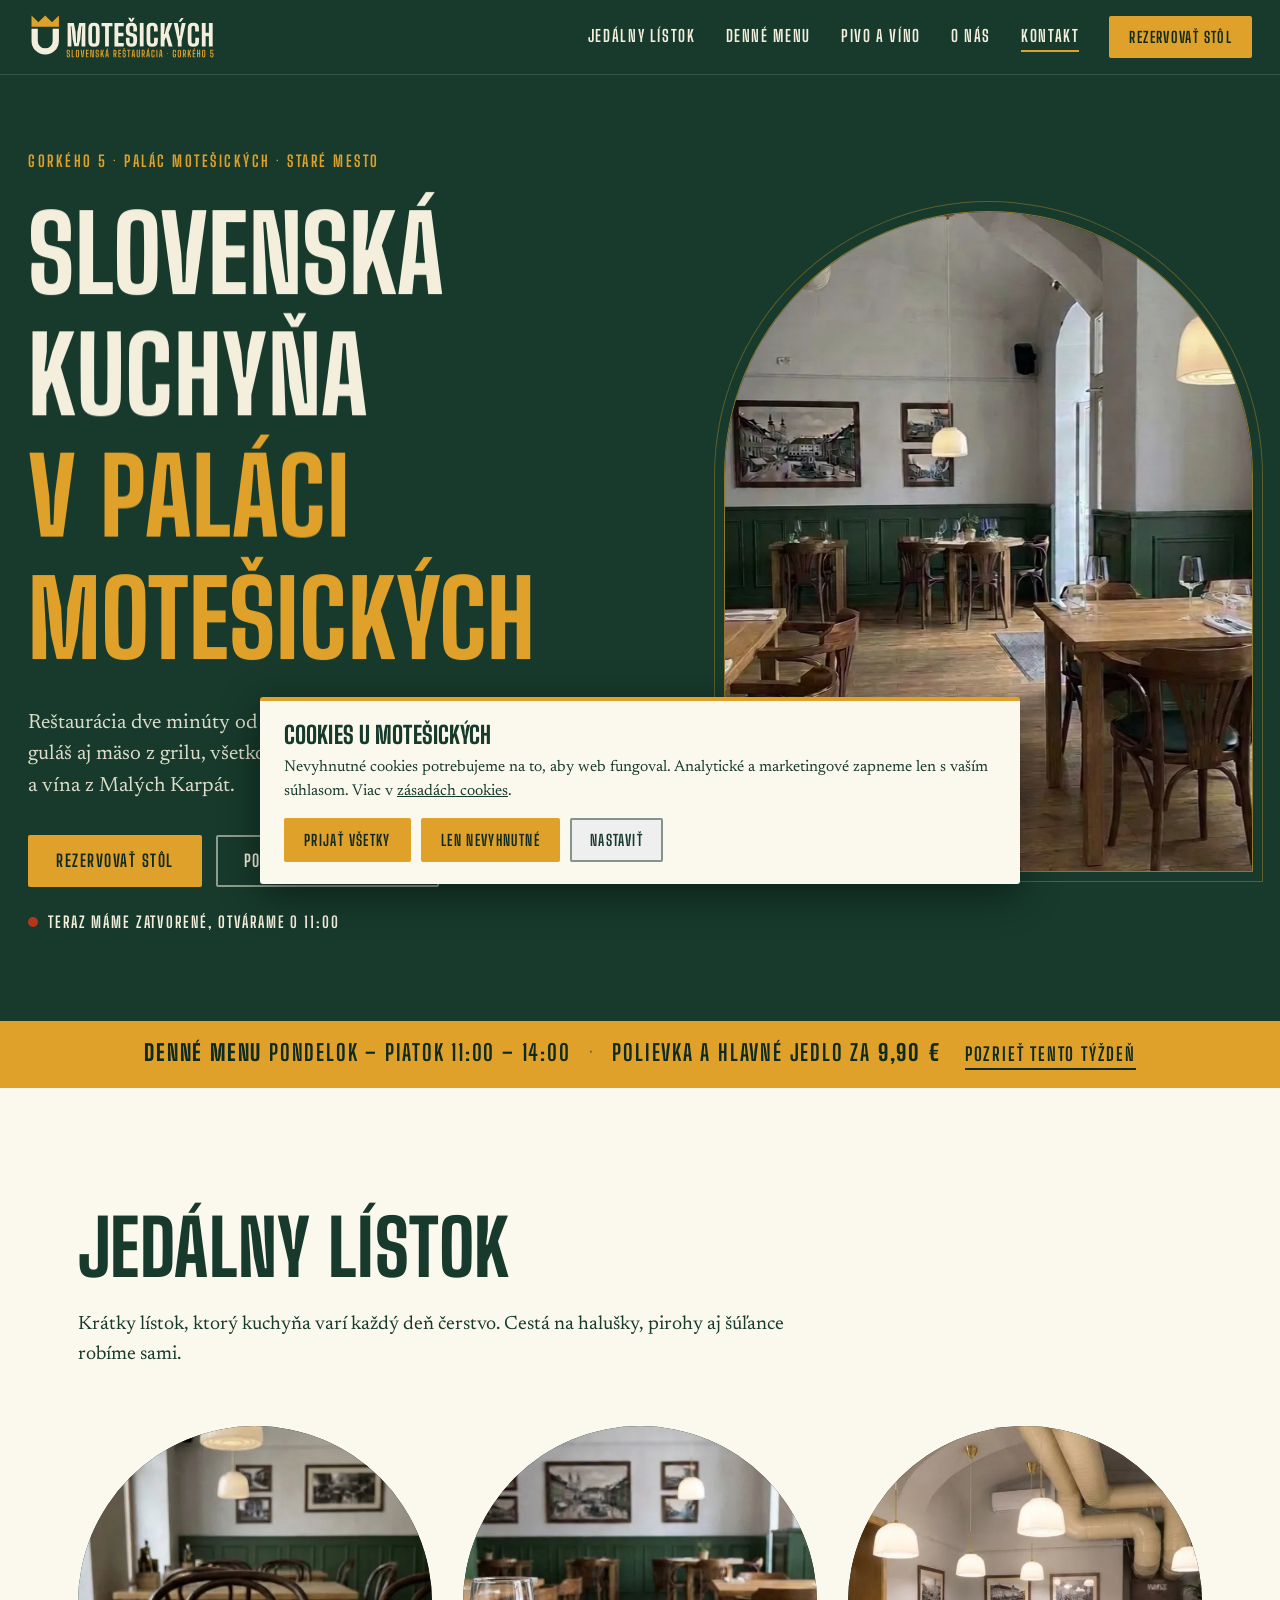
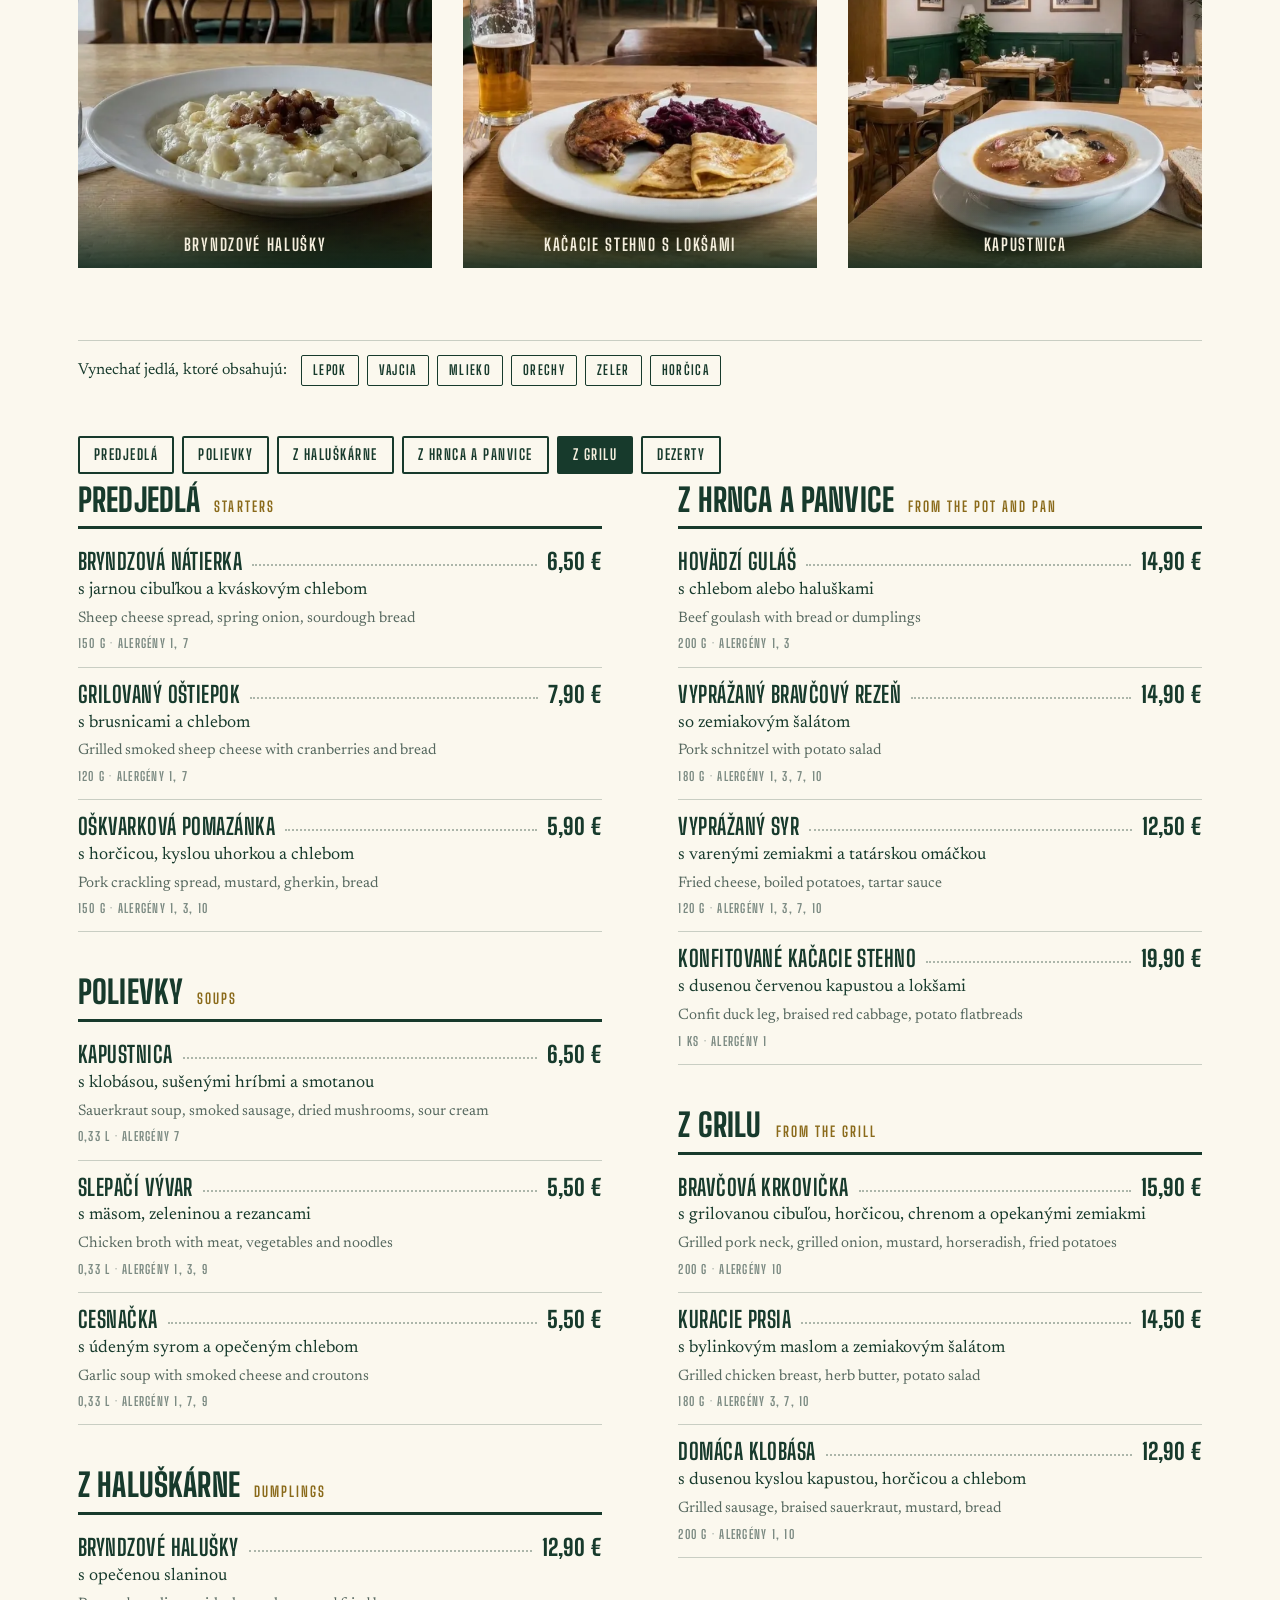
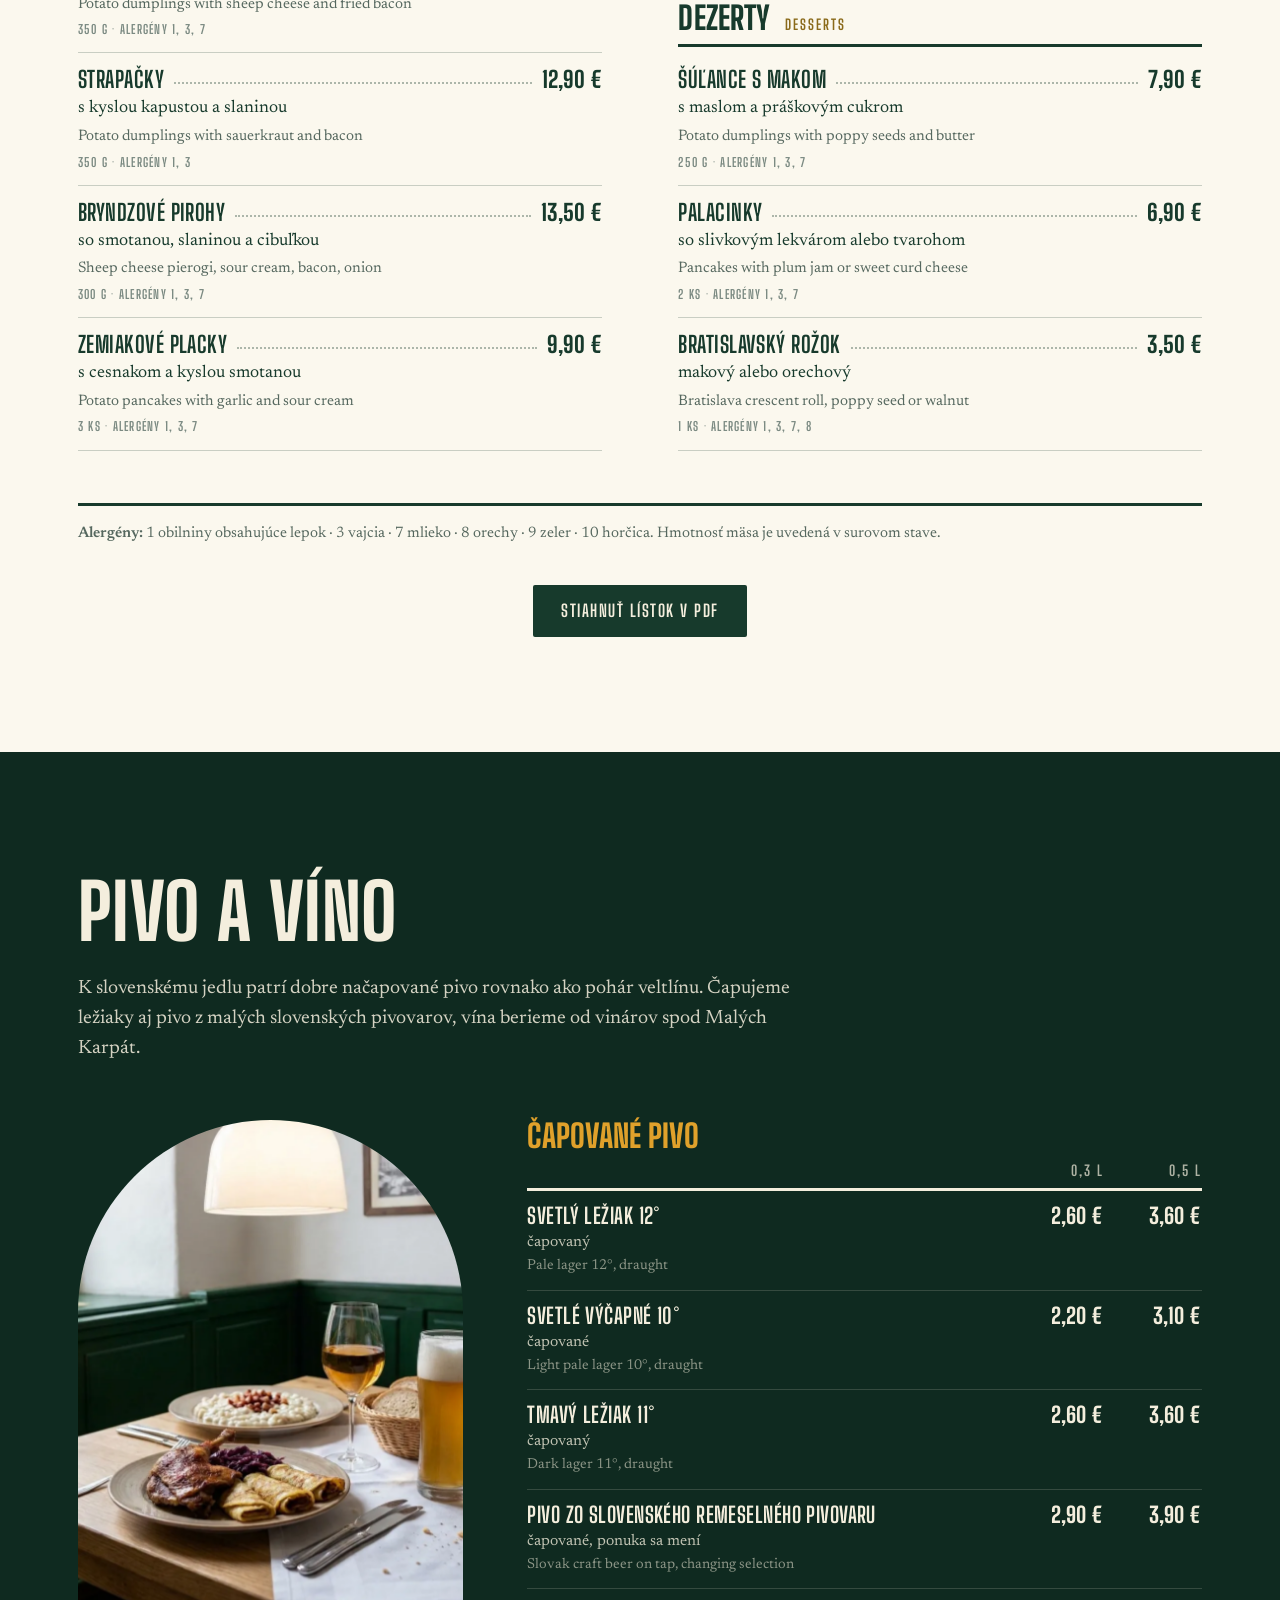
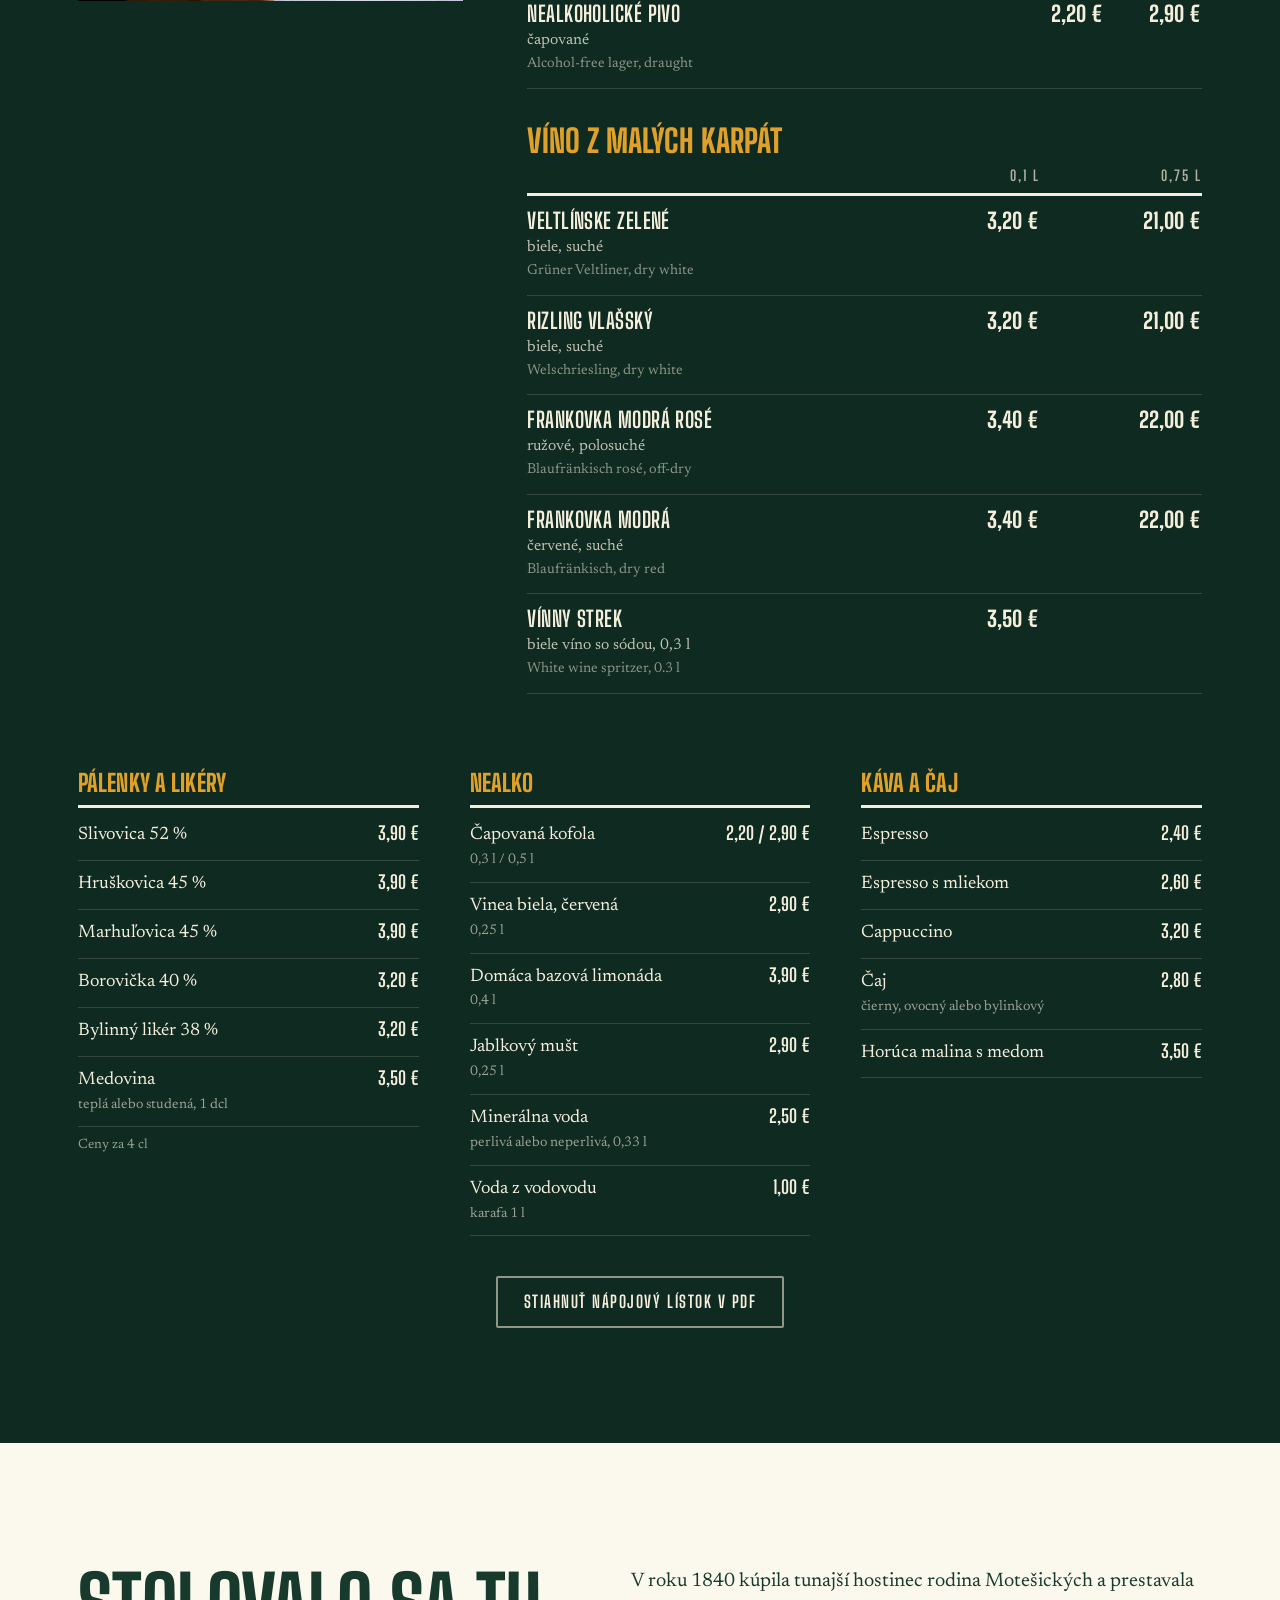
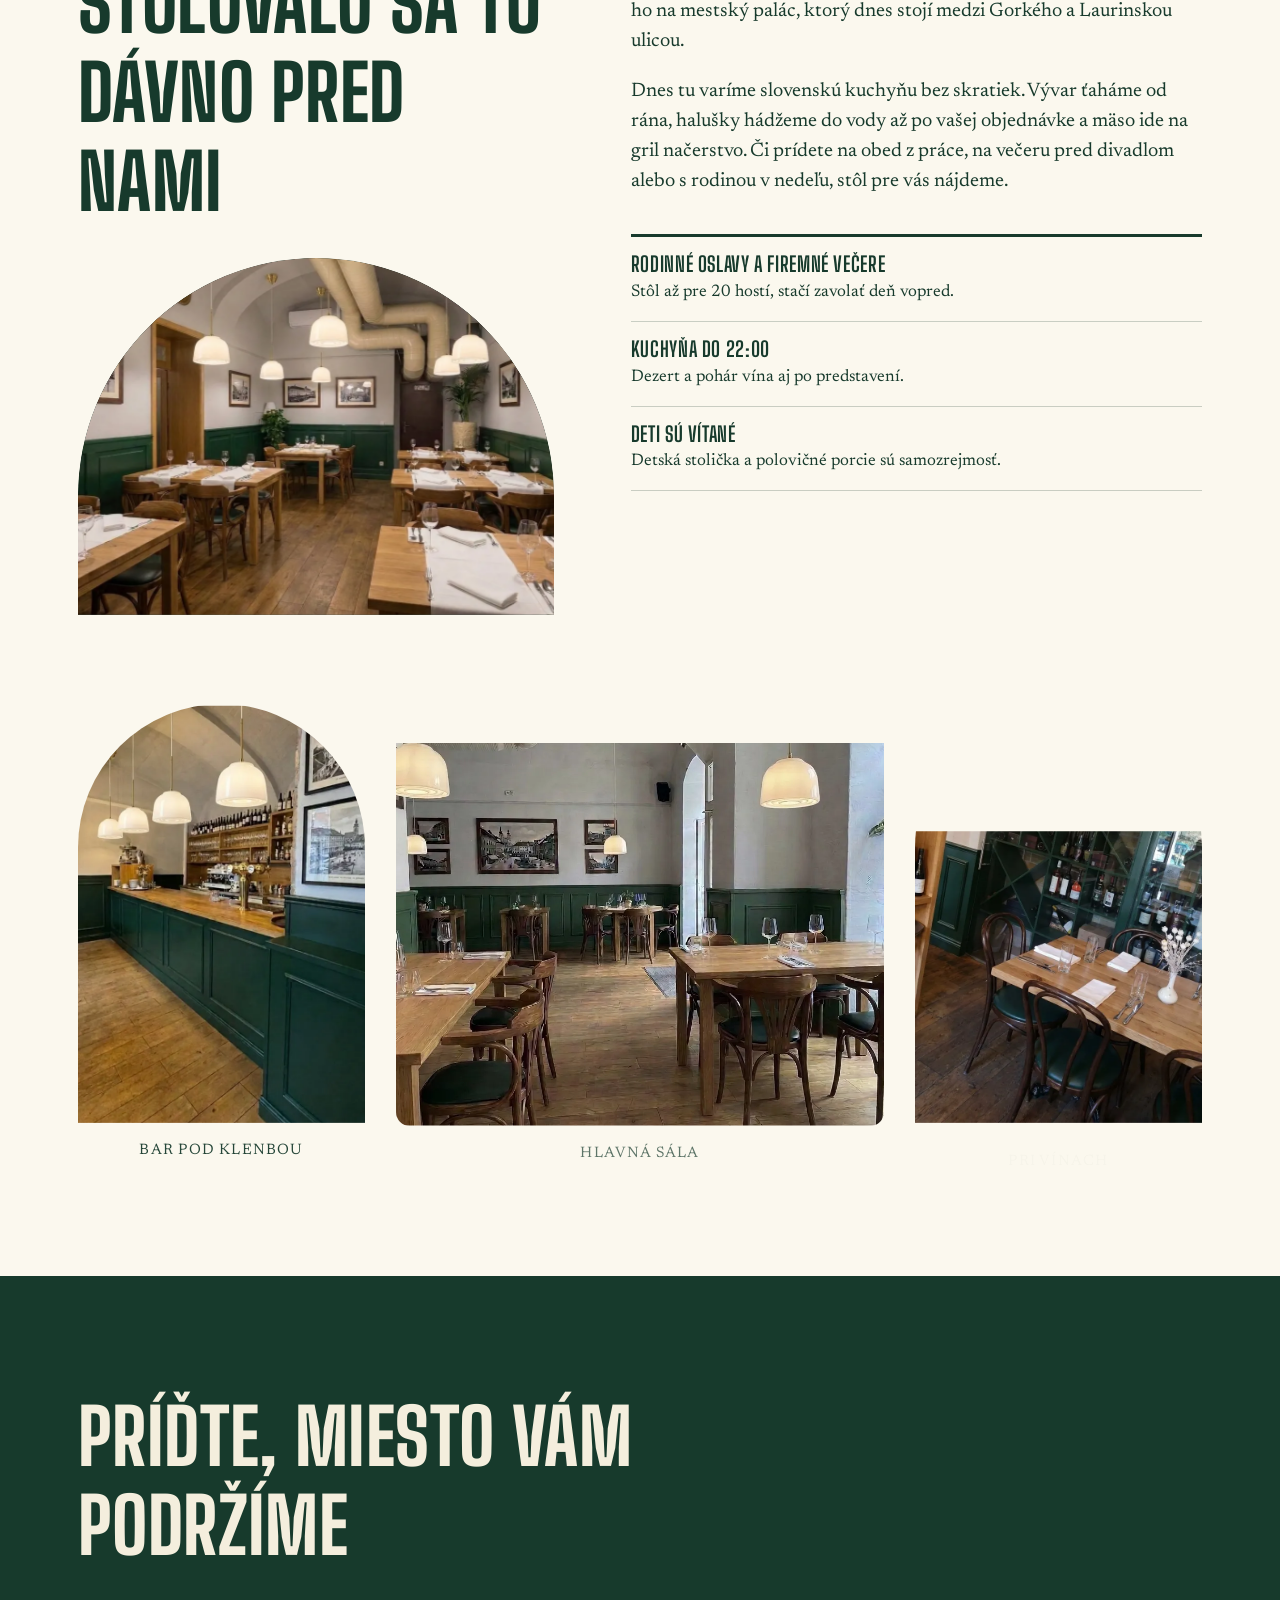
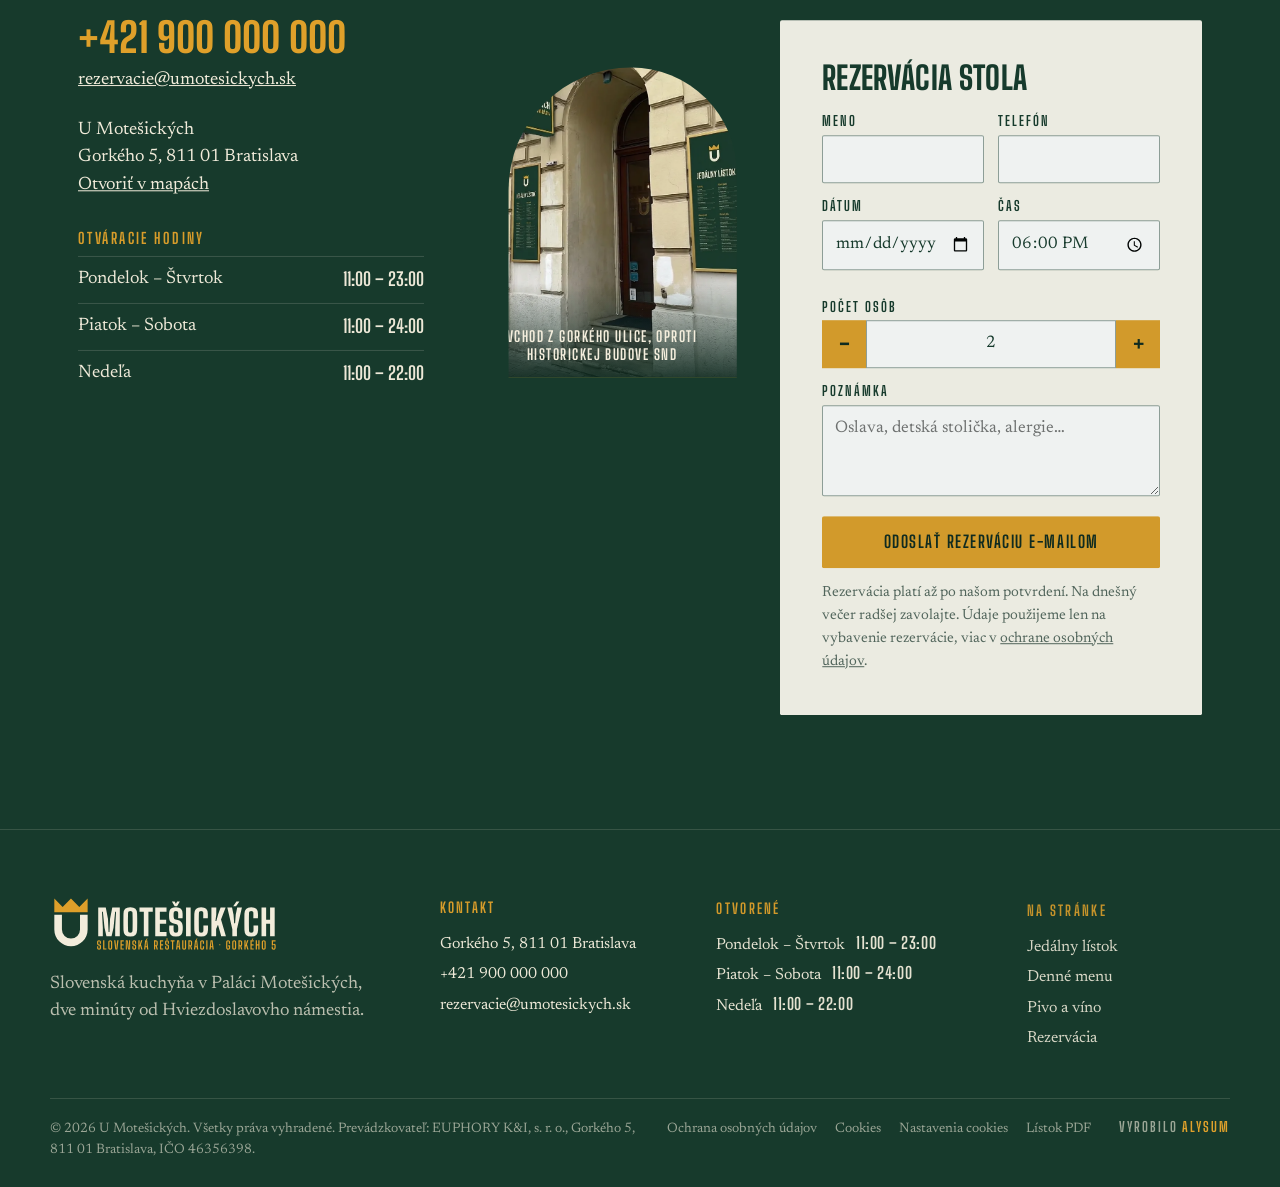
==== commit ebdc1516: "Add files via upload" ====
--- a/index.html
+++ b/index.html
@@ -105,6 +105,11 @@
       </ul>
     </div>
   </div>
+  <div class="wrap story-gallery" aria-label="Interiér reštaurácie">
+    <figure class="sg-item sg-tall"><picture><source srcset="img/interier-bar.webp" type="image/webp"><img src="img/interier-bar.jpg" alt="Bar s dreveným pultom, zeleným obkladom a mliečnymi lampami pod klenbou" width="726" height="1300" loading="lazy"></picture><figcaption>Bar pod klenbou</figcaption></figure>
+    <figure class="sg-item sg-wide"><picture><source srcset="img/interier-hlavna.webp" type="image/webp"><img src="img/interier-hlavna.jpg" alt="Hlavná sála so zeleným obkladom stien a prestretými stolmi" width="1200" height="896" loading="lazy"></picture><figcaption>Hlavná sála</figcaption></figure>
+    <figure class="sg-item sg-tall"><picture><source srcset="img/interier-vinoteka.webp" type="image/webp"><img src="img/interier-vinoteka.jpg" alt="Vitrína na víno so stolom pre štyroch" width="896" height="1200" loading="lazy"></picture><figcaption>Pri vínach</figcaption></figure>
+  </div>
 </section>
 
 <section class="contact" id="kontakt">
--- a/styles.css
+++ b/styles.css
@@ -114,6 +114,15 @@
 .story-grid{display:grid;grid-template-columns:minmax(0,5fr) minmax(0,6fr);gap:clamp(28px,6vw,88px);align-items:start}
 .story-photo{aspect-ratio:4/3;margin-top:32px;border-radius:260px 260px 0 0}
 .story-text{font-size:1.22rem;padding-top:8px}
+.story-gallery{display:grid;grid-template-columns:minmax(0,1fr) minmax(0,1.7fr) minmax(0,1fr);gap:clamp(14px,2.4vw,32px);align-items:end;margin-top:clamp(48px,7vw,96px)}
+.sg-item{margin:0}
+.sg-item picture,.sg-item img{display:block;width:100%;height:100%;object-fit:cover}
+.sg-item picture{overflow:hidden;border-radius:999px 999px 0 0}
+.sg-tall picture{aspect-ratio:3/4.4}
+.sg-wide picture{aspect-ratio:4/3.3;border-radius:14px}
+.sg-item figcaption{margin-top:12px;font-size:.95rem;letter-spacing:.08em;text-transform:uppercase;opacity:.75;text-align:center}
+.dm-pdf{margin:32px 0 36px}
+@media (max-width:760px){.story-gallery{grid-template-columns:1fr 1fr}.sg-wide{grid-column:1/-1;order:-1}.sg-tall picture{aspect-ratio:3/4}}
 .facts{list-style:none;margin:36px 0 0;padding:0;border-top:3px solid var(--kachla)}
 .facts li{padding:16px 0;border-bottom:1px solid var(--linka);font-size:1.05rem}
 .facts strong{display:block;font:700 1.3rem/1.1 var(--display);text-transform:uppercase;letter-spacing:.03em;margin-bottom:3px}
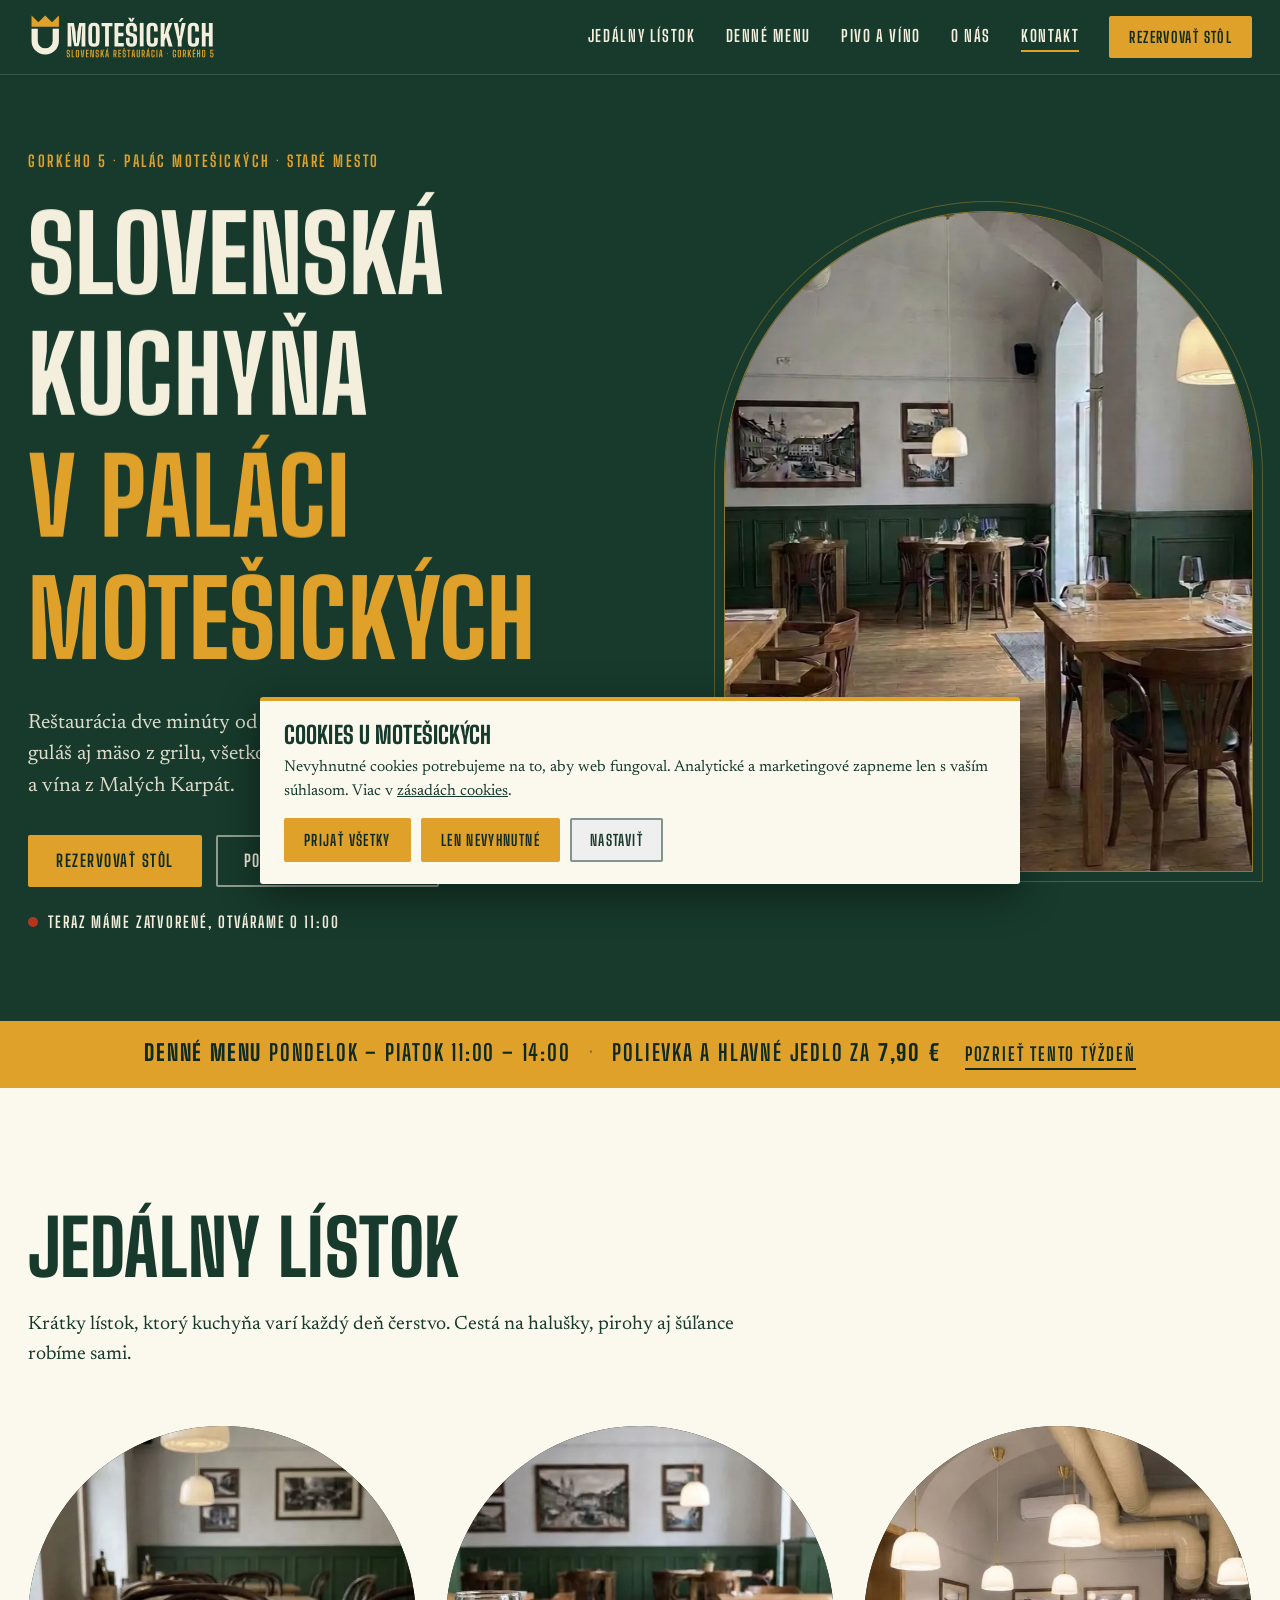
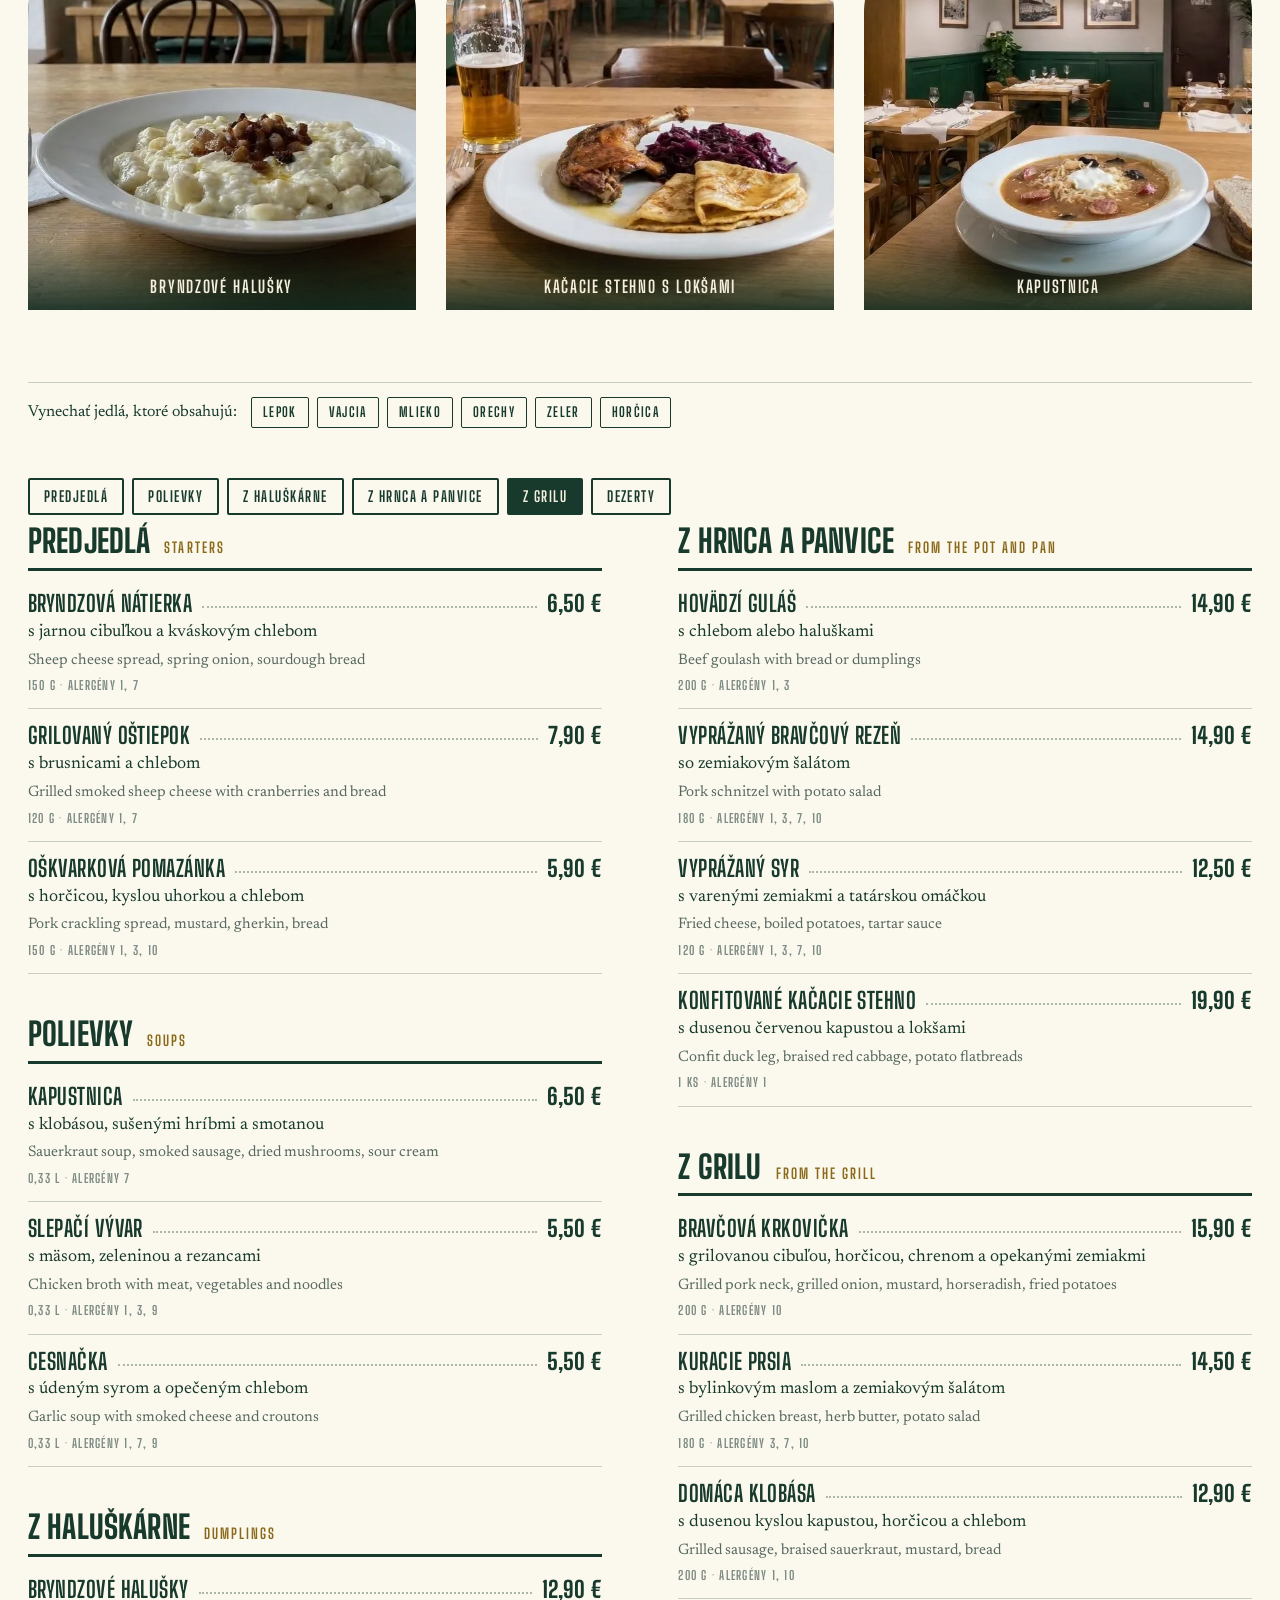
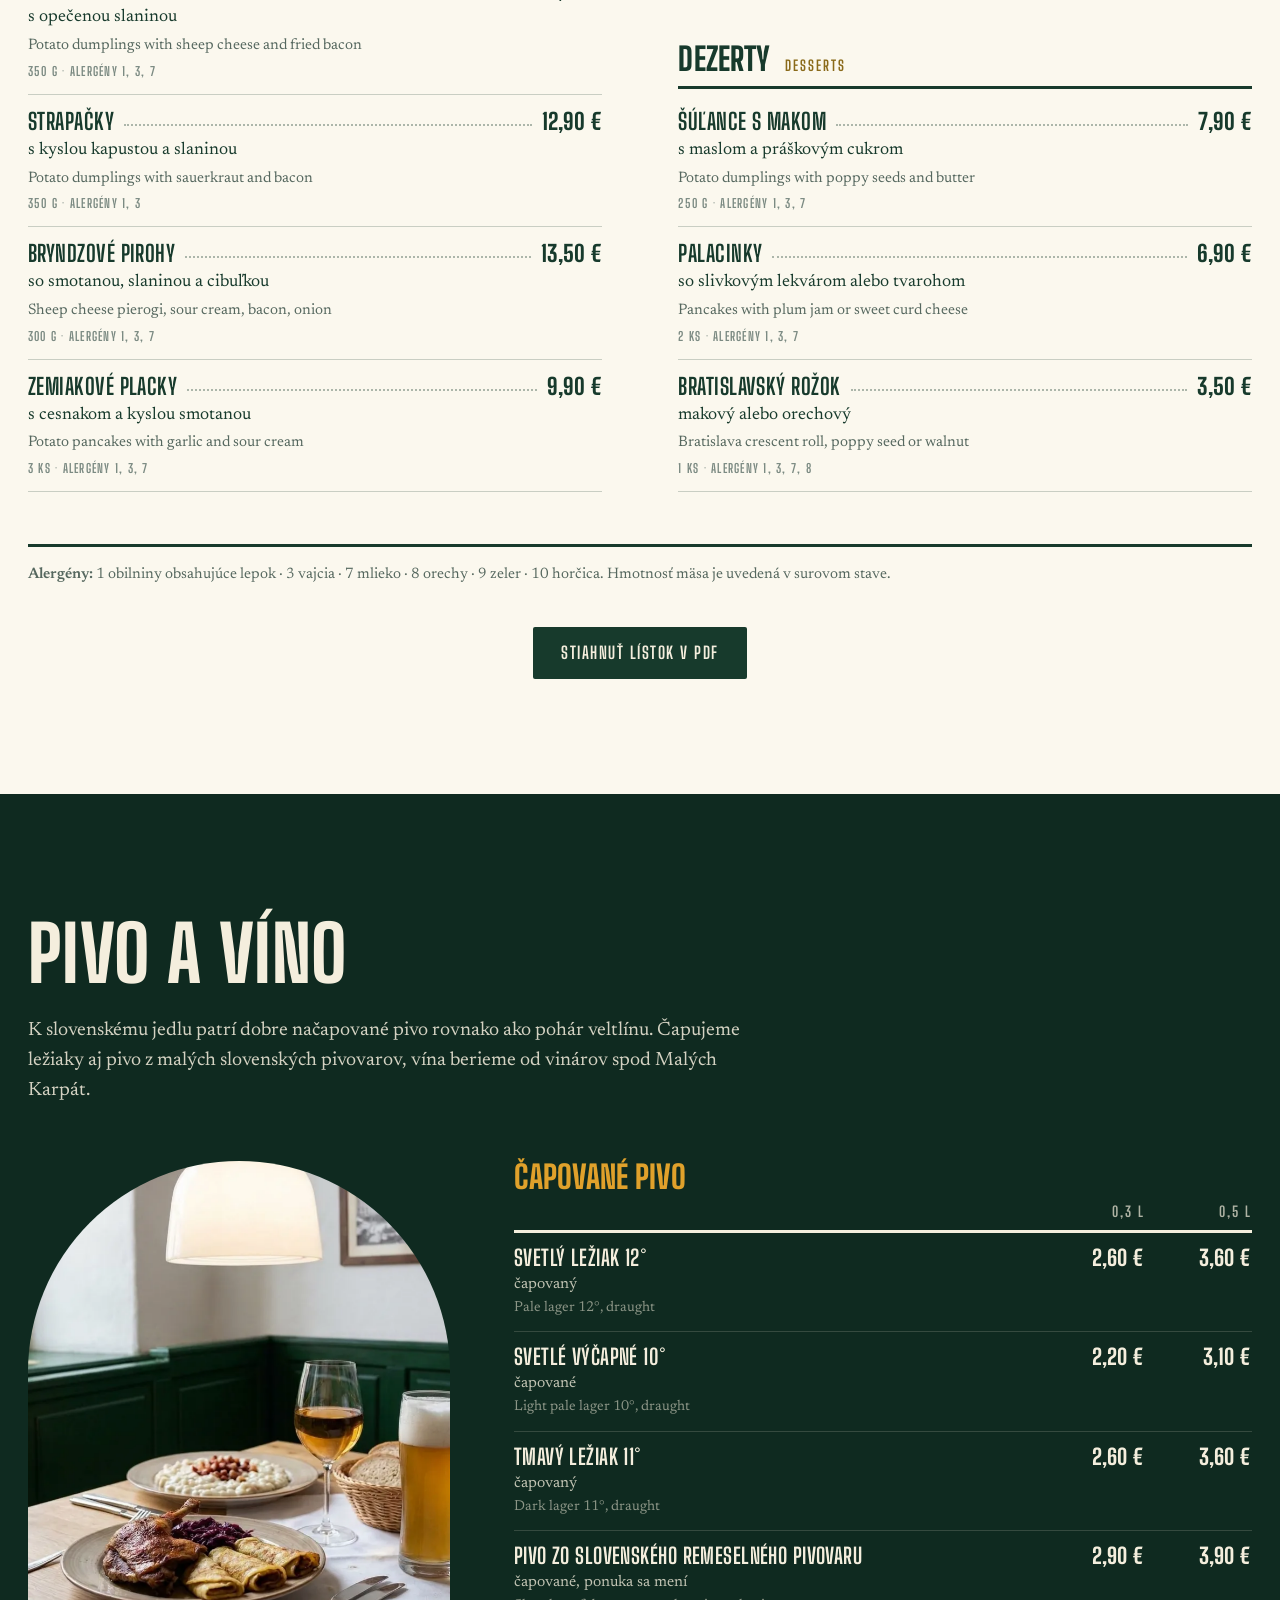
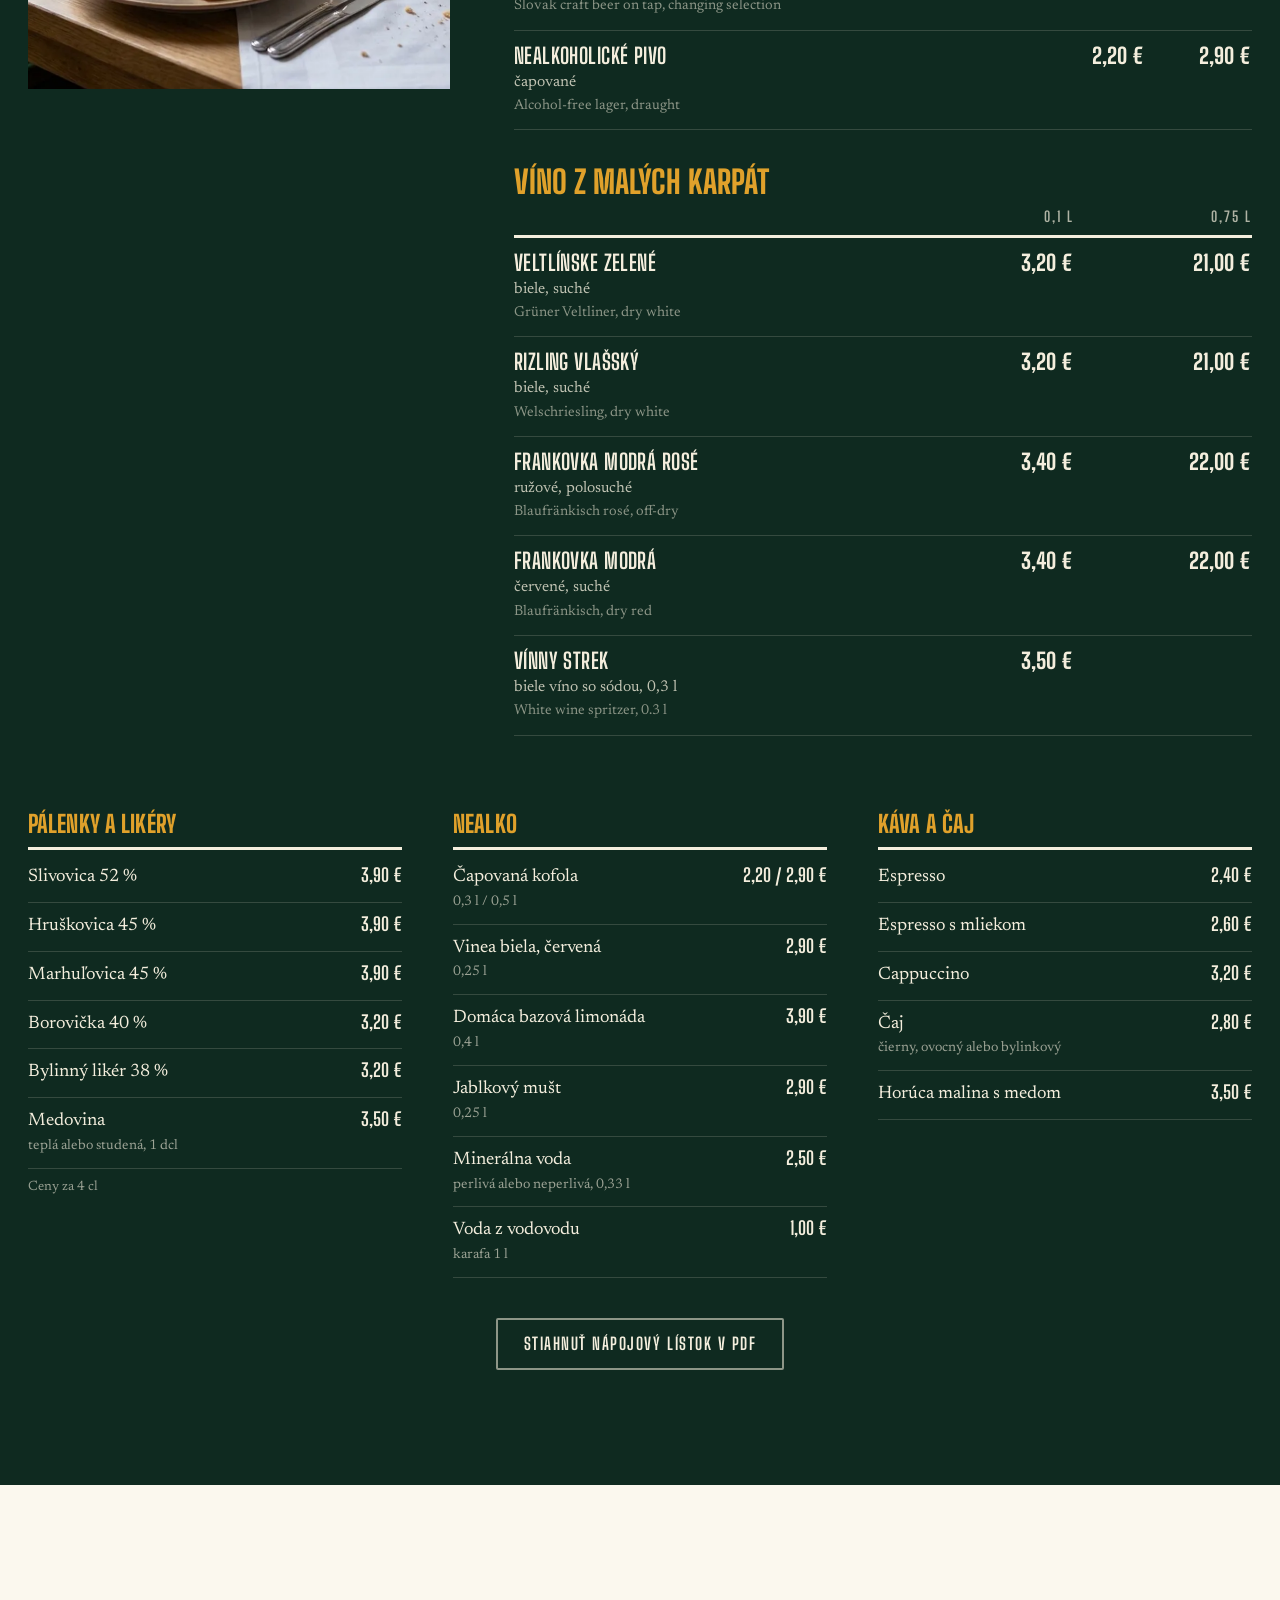
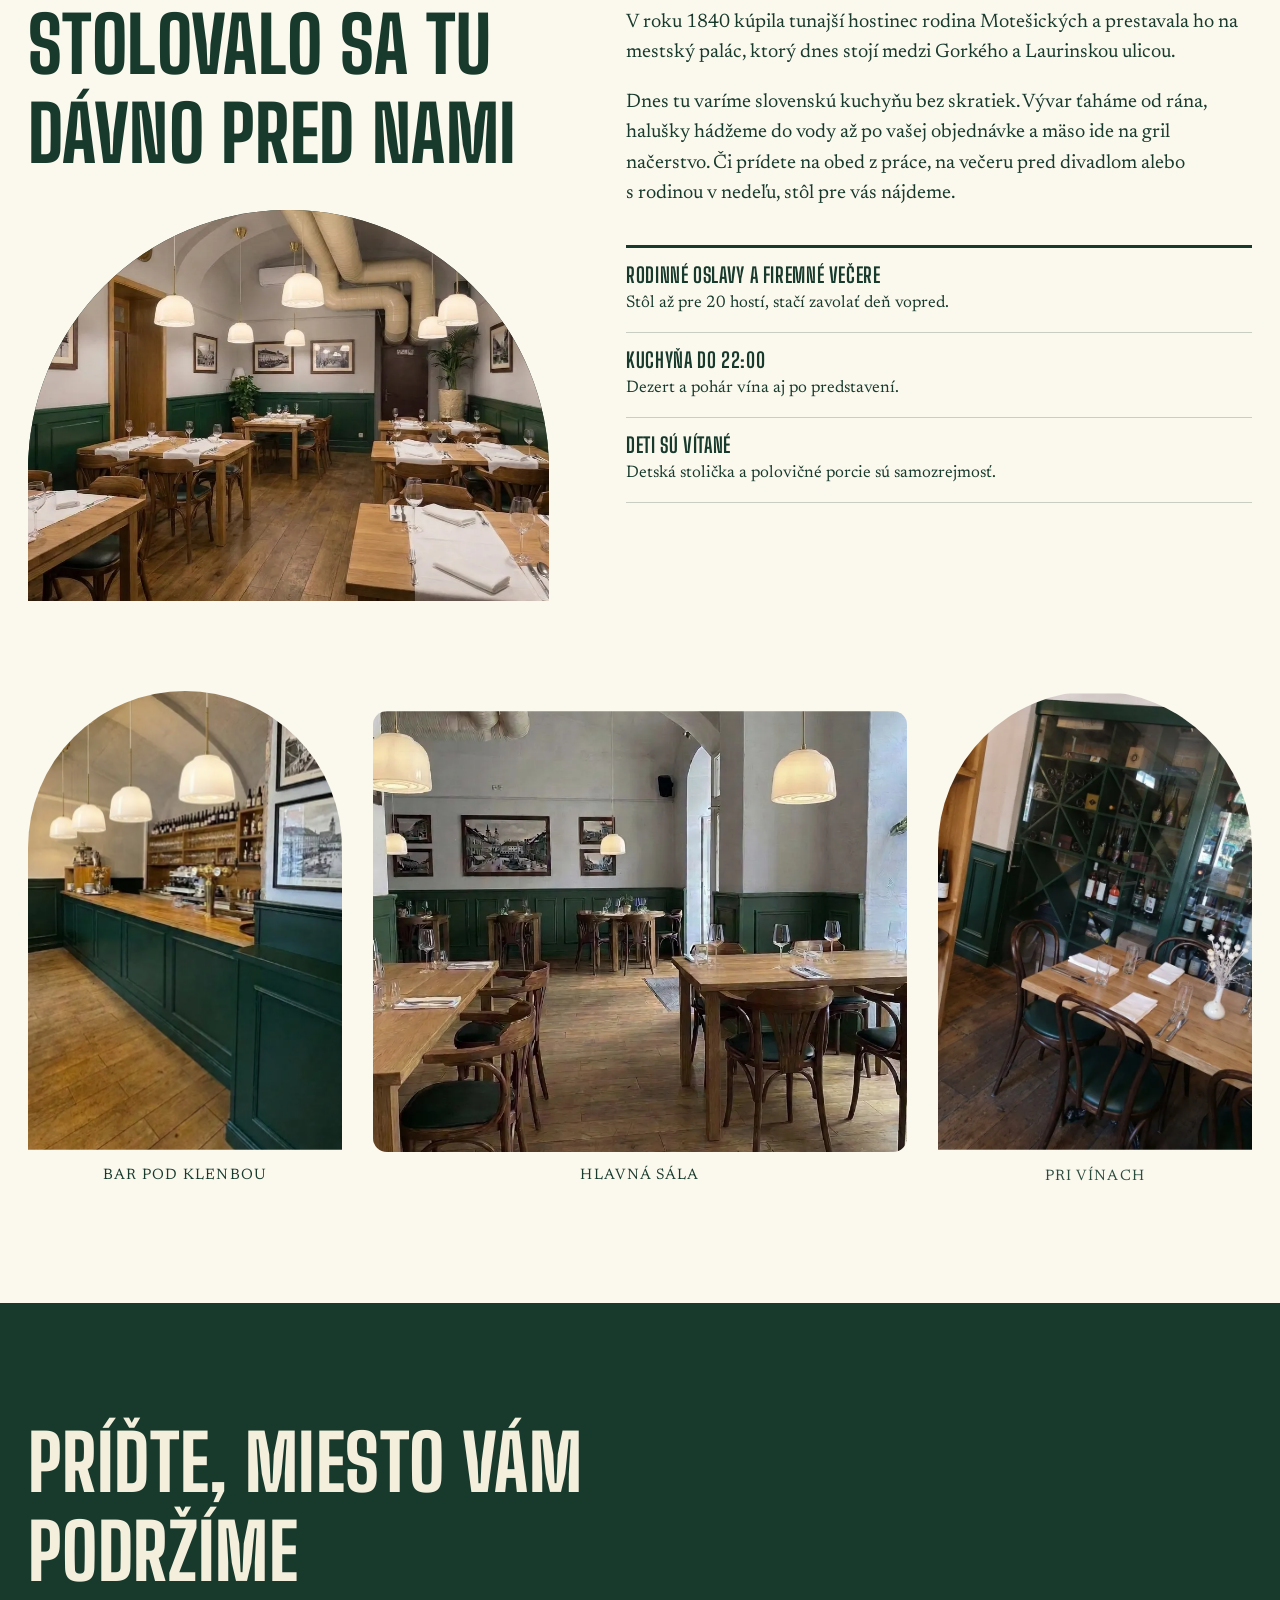
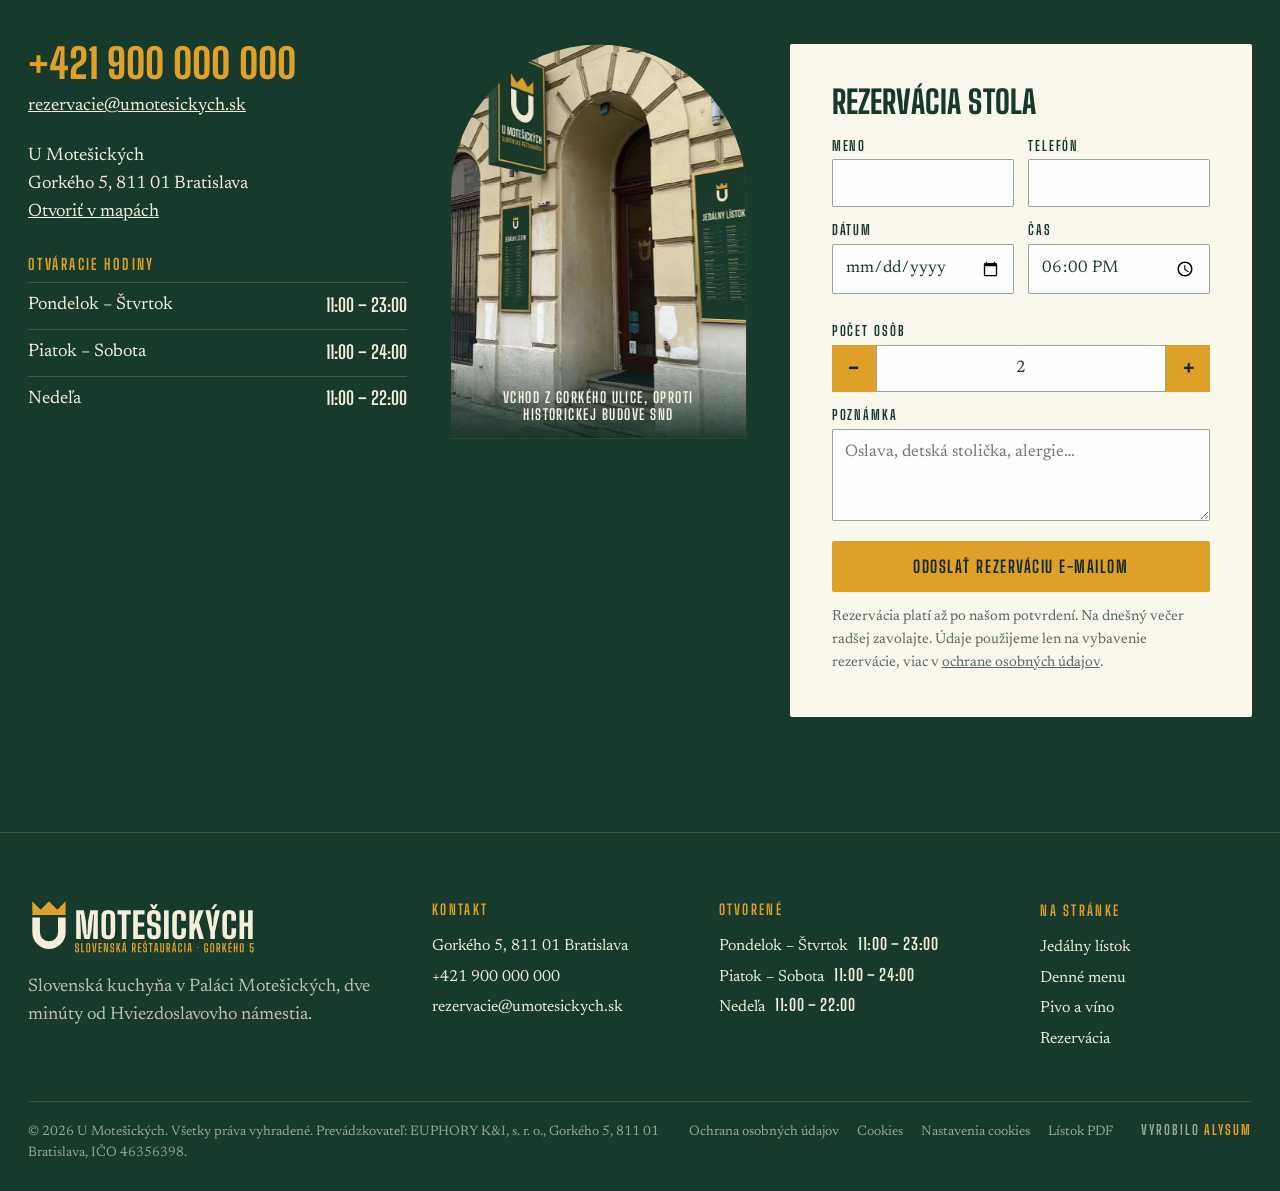
==== commit 84b05322: "Add files via upload" ====
--- a/index.html
+++ b/index.html
@@ -50,7 +50,7 @@
 </section>
 
 <section class="lunch" aria-label="Obedové menu">
-  <p><a href="denne-menu.html"><strong>Denné menu</strong> pondelok – piatok 11:00 – 14:00 <span class="sep">·</span> polievka a&nbsp;hlavné jedlo za <strong>9,90 €</strong> <span class="arrow">Pozrieť tento týždeň</span></a></p>
+  <p><a href="denne-menu.html"><strong>Denné menu</strong> pondelok – piatok 11:00 – 14:00 <span class="sep">·</span> polievka a&nbsp;hlavné jedlo za <strong>7,90 €</strong> <span class="arrow">Pozrieť tento týždeň</span></a></p>
 </section>
 
 <section class="paper" id="listok">
--- a/styles.css
+++ b/styles.css
@@ -13,7 +13,7 @@
   --zlata:#E0A12B; --paprika:#B5361F; --linka:rgba(23,58,44,.22);
   --display:"Big Shoulders","Arial Narrow",Impact,sans-serif;
   --text:"Newsreader",Georgia,"Times New Roman",serif;
-  --wrap:1180px;
+  --wrap:1320px;
 }
 *{box-sizing:border-box}
 html{scroll-behavior:smooth;scroll-padding-top:84px}
@@ -265,3 +265,10 @@
 @media (max-width:520px){.foot-in{grid-template-columns:1fr}}
 .res label{min-width:0}
 @media (min-width:1081px){.res .row3{grid-template-columns:1fr 1fr}.res .row3 label:last-child{grid-column:1/-1}}
+
+/* ===== jedna ľavá hrana: logo, hero a celý web na rovnakej čiare ===== */
+.top{padding-left:max(28px,calc((100% - var(--wrap))/2 + 28px));padding-right:max(28px,calc((100% - var(--wrap))/2 + 28px))}
+.hero{max-width:var(--wrap)}
+.foot-in,.foot-bar,.foot-note{max-width:calc(var(--wrap) - 56px)}
+.wrap.narrow{max-width:var(--wrap)}
+.wrap.narrow>*{max-width:884px}
